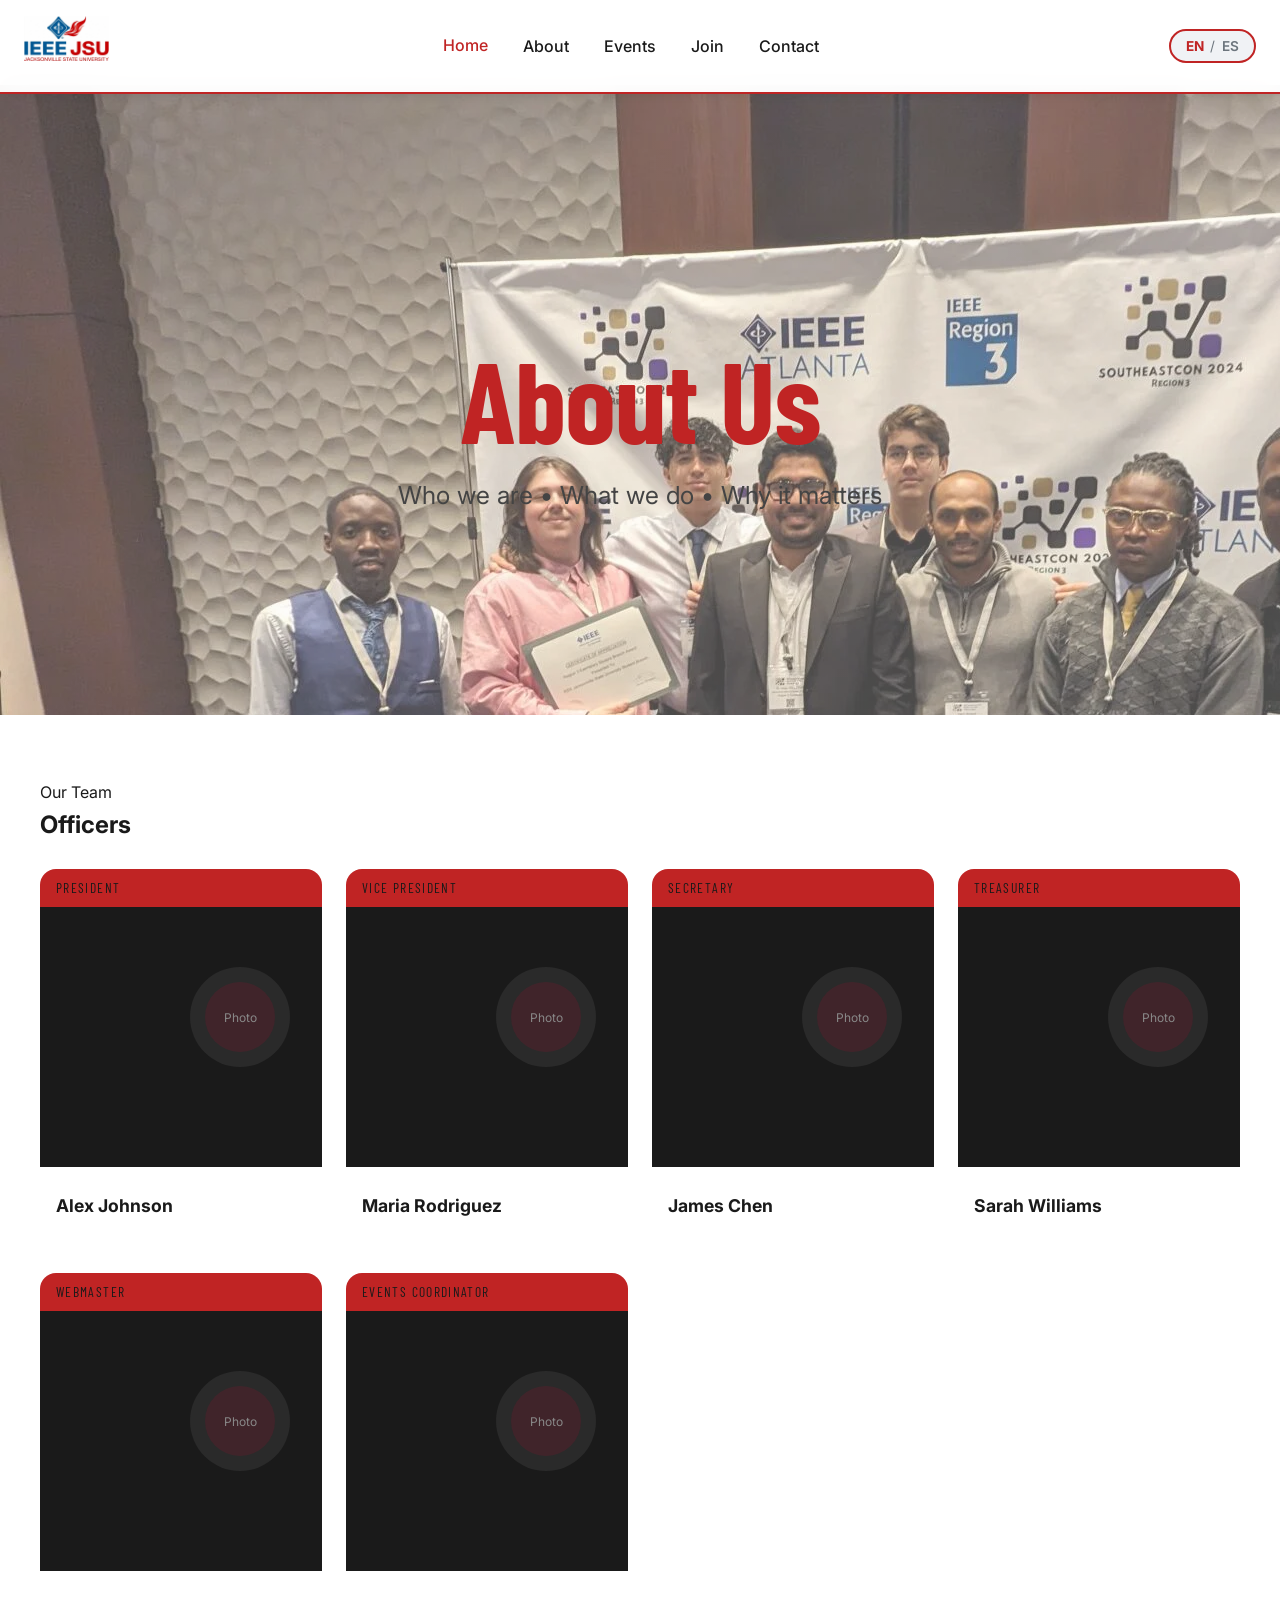
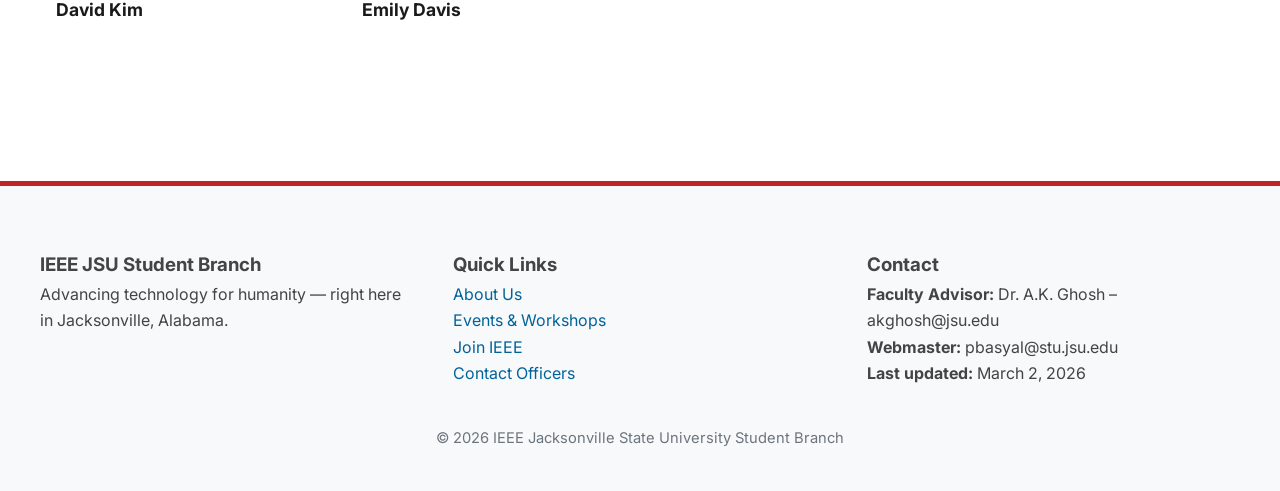
==== about.html @ 9c6552e0 "Rearranged Homepage, added sample logo, change accent color" ====
<!DOCTYPE html>
<html lang="en">
<head>
  <meta charset="UTF-8" />
  <meta name="viewport" content="width=device-width, initial-scale=1.0"/>
  <title>About – IEEE JSU Student Branch</title>
  <link rel="stylesheet" href="styles.css"/>
  <link rel="stylesheet" href="https://cdnjs.cloudflare.com/ajax/libs/font-awesome/6.5.1/css/all.min.css" integrity="sha512-DTOQO9RWCH3ppGqcWaEA1BIZOC6xxalwEsw9c2QQeAIftl+Vegovlnee1c9QX4TctnWMn13TZye+giMm8e2LwA==" crossorigin="anonymous" referrerpolicy="no-referrer" />
  <link href="https://fonts.googleapis.com/css2?family=Barlow+Condensed:wght@700&family=Inter:wght@400;500;600;700&display=swap" rel="stylesheet">
</head>
<body>

<!-- Same navbar as index.html -->
 <nav class="navbar">
  <div class="nav-container">
    <a href="index.html" class="brand">
      <span class="gamecock"><img height="45vh" src="assets/logo-nnn.png" alt=""></span>
    </a>

    <div class="menu-toggle"><i class="fas fa-bars"></i></div>

    <div class="nav-links">
      <a href="index.html" class="active" data-i18n="nav.home">Home</a>
      <a href="about.html" data-i18n="nav.about">About</a>
      <a href="events.html" data-i18n="nav.events">Events</a>
      <a href="members.html" data-i18n="nav.join">Join</a>
      <a href="contact.html" data-i18n="nav.contact">Contact</a>
    </div>

    <button class="lang-toggle" id="lang-toggle" aria-label="Toggle language">
      <span class="lang-option active" data-lang="en">EN</span>
      <span class="lang-divider">/</span>
      <span class="lang-option" data-lang="es">ES</span>
    </button>
  </div>
</nav>

<!-- Page header -->
<section class="page-header">
  <div class="page-header-banner"></div>
  <div class="hero-content">
    <h1 data-i18n="about.title">About Us</h1>
    <p class="subtitle" data-i18n="about.subtitle">Who we are • What we do • Why it matters</p>
  </div>
</section>

<main style="padding: var(--space-xl) var(--space-lg); max-width:1400px; margin:0 auto;">

  <!-- Leadership – flip cards example -->
<section id="officers" class="officers">
      <div class="container">
        <div class="section-header fade-up">
          <span class="section-label" data-i18n="about.teamLabel">Our Team</span>
          <h2 class="section-title" data-i18n="about.officers">Officers</h2>
        </div>
        <div class="officers__grid">

          <!-- Officer 1 â€” President -->
          <div class="officer-card stagger-child">
            <div class="officer-card__inner">
              <div class="officer-card__front">
                <div class="officer-card__position-bar">President</div>
                <svg width="400" height="260" viewBox="0 0 400 260" xmlns="http://www.w3.org/2000/svg" aria-label="Alex Johnson photo placeholder">
                  <rect width="400" height="260" fill="#1A1A1A"/>
                  <circle cx="200" cy="110" r="50" fill="#2a2a2a"/>
                  <circle cx="200" cy="110" r="35" fill="#75182C" opacity="0.3"/>
                  <text x="200" y="115" text-anchor="middle" font-family="Inter" font-size="12" fill="#888">Photo</text>
                </svg>
                <div class="officer-card__name-block">
                  <h4>Alex Johnson</h4>
                </div>
              </div>
              <div class="officer-card__back">
                <h4>Alex Johnson</h4>
                <p class="officer-card__role">President</p>
                <p class="officer-card__major">Electrical Engineering, Senior</p>
                <div class="officer-card__links">
                  <a href="mailto:ajohnson@jsu.edu" aria-label="Email"><i class="fas fa-envelope"></i></a>
                  <a href="https://www.linkedin.com/company/ieee-jsu" target="_blank" rel="noopener noreferrer" aria-label="LinkedIn"><i class="fab fa-linkedin"></i></a>
                </div>
              </div>
            </div>
          </div>

          <!-- Officer 2 â€” Vice President -->
          <div class="officer-card stagger-child">
            <div class="officer-card__inner">
              <div class="officer-card__front">
                <div class="officer-card__position-bar">Vice President</div>
                <svg width="400" height="260" viewBox="0 0 400 260" xmlns="http://www.w3.org/2000/svg" aria-label="Maria Rodriguez photo placeholder">
                  <rect width="400" height="260" fill="#1A1A1A"/>
                  <circle cx="200" cy="110" r="50" fill="#2a2a2a"/>
                  <circle cx="200" cy="110" r="35" fill="#75182C" opacity="0.3"/>
                  <text x="200" y="115" text-anchor="middle" font-family="Inter" font-size="12" fill="#888">Photo</text>
                </svg>
                <div class="officer-card__name-block">
                  <h4>Maria Rodriguez</h4>
                </div>
              </div>
              <div class="officer-card__back">
                <h4>Maria Rodriguez</h4>
                <p class="officer-card__role">Vice President</p>
                <p class="officer-card__major">Computer Science, Junior</p>
                <div class="officer-card__links">
                  <a href="mailto:mrodriguez@jsu.edu" aria-label="Email"><i class="fas fa-envelope"></i></a>
                  <a href="https://www.linkedin.com/company/ieee-jsu" target="_blank" rel="noopener noreferrer" aria-label="LinkedIn"><i class="fab fa-linkedin"></i></a>
                </div>
              </div>
            </div>
          </div>

          <!-- Officer 3 â€” Secretary -->
          <div class="officer-card stagger-child">
            <div class="officer-card__inner">
              <div class="officer-card__front">
                <div class="officer-card__position-bar">Secretary</div>
                <svg width="400" height="260" viewBox="0 0 400 260" xmlns="http://www.w3.org/2000/svg" aria-label="James Chen photo placeholder">
                  <rect width="400" height="260" fill="#1A1A1A"/>
                  <circle cx="200" cy="110" r="50" fill="#2a2a2a"/>
                  <circle cx="200" cy="110" r="35" fill="#75182C" opacity="0.3"/>
                  <text x="200" y="115" text-anchor="middle" font-family="Inter" font-size="12" fill="#888">Photo</text>
                </svg>
                <div class="officer-card__name-block">
                  <h4>James Chen</h4>
                </div>
              </div>
              <div class="officer-card__back">
                <h4>James Chen</h4>
                <p class="officer-card__role">Secretary</p>
                <p class="officer-card__major">Computer Engineering, Sophomore</p>
                <div class="officer-card__links">
                  <a href="mailto:jchen@jsu.edu" aria-label="Email"><i class="fas fa-envelope"></i></a>
                  <a href="https://www.linkedin.com/company/ieee-jsu" target="_blank" rel="noopener noreferrer" aria-label="LinkedIn"><i class="fab fa-linkedin"></i></a>
                </div>
              </div>
            </div>
          </div>

          <!-- Officer 4 â€” Treasurer -->
          <div class="officer-card stagger-child">
            <div class="officer-card__inner">
              <div class="officer-card__front">
                <div class="officer-card__position-bar">Treasurer</div>
                <svg width="400" height="260" viewBox="0 0 400 260" xmlns="http://www.w3.org/2000/svg" aria-label="Sarah Williams photo placeholder">
                  <rect width="400" height="260" fill="#1A1A1A"/>
                  <circle cx="200" cy="110" r="50" fill="#2a2a2a"/>
                  <circle cx="200" cy="110" r="35" fill="#75182C" opacity="0.3"/>
                  <text x="200" y="115" text-anchor="middle" font-family="Inter" font-size="12" fill="#888">Photo</text>
                </svg>
                <div class="officer-card__name-block">
                  <h4>Sarah Williams</h4>
                </div>
              </div>
              <div class="officer-card__back">
                <h4>Sarah Williams</h4>
                <p class="officer-card__role">Treasurer</p>
                <p class="officer-card__major">Electrical Engineering, Junior</p>
                <div class="officer-card__links">
                  <a href="mailto:swilliams@jsu.edu" aria-label="Email"><i class="fas fa-envelope"></i></a>
                  <a href="https://www.linkedin.com/company/ieee-jsu" target="_blank" rel="noopener noreferrer" aria-label="LinkedIn"><i class="fab fa-linkedin"></i></a>
                </div>
              </div>
            </div>
          </div>

          <!-- Officer 5 â€” Webmaster -->
          <div class="officer-card stagger-child">
            <div class="officer-card__inner">
              <div class="officer-card__front">
                <div class="officer-card__position-bar">Webmaster</div>
                <svg width="400" height="260" viewBox="0 0 400 260" xmlns="http://www.w3.org/2000/svg" aria-label="David Kim photo placeholder">
                  <rect width="400" height="260" fill="#1A1A1A"/>
                  <circle cx="200" cy="110" r="50" fill="#2a2a2a"/>
                  <circle cx="200" cy="110" r="35" fill="#75182C" opacity="0.3"/>
                  <text x="200" y="115" text-anchor="middle" font-family="Inter" font-size="12" fill="#888">Photo</text>
                </svg>
                <div class="officer-card__name-block">
                  <h4>David Kim</h4>
                </div>
              </div>
              <div class="officer-card__back">
                <h4>David Kim</h4>
                <p class="officer-card__role">Webmaster</p>
                <p class="officer-card__major">Software Engineering, Senior</p>
                <div class="officer-card__links">
                  <a href="mailto:dkim@jsu.edu" aria-label="Email"><i class="fas fa-envelope"></i></a>
                  <a href="https://www.linkedin.com/company/ieee-jsu" target="_blank" rel="noopener noreferrer" aria-label="LinkedIn"><i class="fab fa-linkedin"></i></a>
                </div>
              </div>
            </div>
          </div>

          <!-- Officer 6 â€” Events Coordinator -->
          <div class="officer-card stagger-child">
            <div class="officer-card__inner">
              <div class="officer-card__front">
                <div class="officer-card__position-bar">Events Coordinator</div>
                <svg width="400" height="260" viewBox="0 0 400 260" xmlns="http://www.w3.org/2000/svg" aria-label="Emily Davis photo placeholder">
                  <rect width="400" height="260" fill="#1A1A1A"/>
                  <circle cx="200" cy="110" r="50" fill="#2a2a2a"/>
                  <circle cx="200" cy="110" r="35" fill="#75182C" opacity="0.3"/>
                  <text x="200" y="115" text-anchor="middle" font-family="Inter" font-size="12" fill="#888">Photo</text>
                </svg>
                <div class="officer-card__name-block">
                  <h4>Emily Davis</h4>
                </div>
              </div>
              <div class="officer-card__back">
                <h4>Emily Davis</h4>
                <p class="officer-card__role">Events Coordinator</p>
                <p class="officer-card__major">Mechanical Engineering, Junior</p>
                <div class="officer-card__links">
                  <a href="mailto:edavis@jsu.edu" aria-label="Email"><i class="fas fa-envelope"></i></a>
                  <a href="https://www.linkedin.com/company/ieee-jsu" target="_blank" rel="noopener noreferrer" aria-label="LinkedIn"><i class="fab fa-linkedin"></i></a>
                </div>
              </div>
            </div>
          </div>

        </div>
      </div>
    </section>

</main>

<!-- Same footer as index.html -->
 <footer>
  <div class="footer-grid">
    <div>
      <h3 data-i18n="footer.branch">IEEE JSU Student Branch</h3>
      <p data-i18n="footer.tagline">Advancing technology for humanity — right here in Jacksonville, Alabama.</p>
    </div>

    <div>
      <h3 data-i18n="footer.links">Quick Links</h3>
      <ul style="list-style:none; padding:0;">
        <li><a href="about.html" data-i18n="footer.about">About Us</a></li>
        <li><a href="events.html" data-i18n="footer.events">Events & Workshops</a></li>
        <li><a href="members.html" data-i18n="footer.join">Join IEEE</a></li>
        <li><a href="contact.html" data-i18n="footer.contact">Contact Officers</a></li>
      </ul>
    </div>

    <div>
      <h3 data-i18n="footer.contactTitle">Contact</h3>
      <p><strong data-i18n="footer.advisor">Faculty Advisor:</strong> Dr. A.K. Ghosh – akghosh@jsu.edu</p>
      <p><strong data-i18n="footer.webmaster">Webmaster:</strong> pbasyal@stu.jsu.edu</p>
      <p><strong data-i18n="footer.updated">Last updated:</strong> March 2, 2026</p>
    </div>
  </div>

  <div class="last-updated" data-i18n="footer.copyright">
    © 2026 IEEE Jacksonville State University Student Branch
  </div>
</footer>

<script src="script.js"></script>
</body>
</html>
---- styles.css ----
:root {
  --jsu-maroon:     #c02424;    /* Before --- #751818 */
  --jsu-gold:       #C9A84C;
  --ieee-blue:      #00629B;
  --ieee-blue-dark: #004a75;

  /* Light theme */
  --bg-primary:     #ffffff;
  --bg-secondary:   #f8f9fa;
  --bg-surface:     #ffffff;
  --bg-raised:      #f0f2f5;

  /* Text */
  --text-primary:   #1a1a1a;
  --text-secondary: #444444;
  --text-muted:     #6c757d;
  --text-light:     #ffffff;

  /* Borders & shadows */
  --border-light:   #e0e0e0;
  --shadow-sm:      0 2px 8px rgba(0,0,0,0.08);
  --shadow-md:      0 6px 20px rgba(0,0,0,0.10);

  /* Spacing & radius */
  --radius-sm:      6px;
  --radius-md:      10px;
  --radius-lg:      16px;
  --transition:     240ms ease;

  --space-xs:       0.5rem;
  --space-sm:       1rem;
  --space-md:       1.5rem;
  --space-lg:       2.5rem;
  --space-xl:       4rem;
}

@import url('https://fonts.googleapis.com/css2?family=Barlow+Condensed:wght@600;700&family=Inter:wght@400;500;600;700&display=swap');

* {
  box-sizing: border-box;
  margin: 0;
  padding: 0;
}

html {
  scroll-behavior: smooth;
}

body {
  font-family: 'Inter', system-ui, -apple-system, sans-serif;
  background: var(--bg-primary);
  color: var(--text-primary);
  line-height: 1.65;
  min-height: 100vh;
  padding-top: 85px;
}

/* ────────────────────────────────────────────────
   Navbar
───────────────────────────────────────────────── */

.navbar {
  position: fixed;
  top: 0;
  left: 0;
  right: 0;
  z-index: 1000;
  background: rgba(255,255,255,0.96);
  backdrop-filter: blur(12px);
  border-bottom: 2px solid var(--jsu-maroon);
  box-shadow: var(--shadow-sm);
  transition: all var(--transition);
}

.navbar.scrolled {
  box-shadow: var(--shadow-md);
}

.nav-container {
  max-width: 1300px;
  margin: 0 auto;
  padding: var(--space-sm) var(--space-md);
  display: flex;
  justify-content: space-between;
  align-items: center;
}

.brand {
  display: flex;
  align-items: center;
  gap: var(--space-sm);
  text-decoration: none;
  color: var(--jsu-maroon);
  font-weight: 700;
  font-size: 1.6rem;
}

.brand .gamecock {
  font-size: 2.1rem;
}

.nav-links {
  display: flex;
  gap: 2.2rem;
}

.nav-links a {
  color: var(--text-primary);
  text-decoration: none;
  font-weight: 500;
  transition: color var(--transition), transform var(--transition);
}

.nav-links a:hover,
.nav-links a.active {
  color: var(--jsu-maroon);
  transform: translateY(-1px);
}

/* Mobile toggle */
.menu-toggle {
  display: none;
  font-size: 1.8rem;
  cursor: pointer;
  color: var(--jsu-maroon);
}

@media (max-width: 992px) {
  .nav-links {
    display: none;
    flex-direction: column;
    position: absolute;
    top: 100%;
    left: 0;
    right: 0;
    background: white;
    padding: var(--space-lg);
    box-shadow: var(--shadow-md);
  }
  .nav-links.active {
    display: flex;
  }
  .menu-toggle {
    display: block;
  }
}

/* ────────────────────────────────────────────────
   Announcement Banner
───────────────────────────────────────────────── */

.announcement-banner {
  background: linear-gradient(135deg, var(--jsu-maroon), #9a2440);
  color: white;
  padding: 0.7rem 0;
  text-align: center;
  font-weight: 500;
  position: relative;
  z-index: 999;
}

.announcement-text {
  transition: opacity 0.6s ease;
}

.banner-close {
  position: absolute;
  right: 1.2rem;
  top: 50%;
  transform: translateY(-50%);
  background: none;
  border: none;
  color: white;
  font-size: 1.4rem;
  cursor: pointer;
  opacity: 0.8;
}

.banner-close:hover { opacity: 1; }

.announcement-banner.hidden { display: none; }

/* ────────────────────────────────────────────────
   Hero / Page Header
───────────────────────────────────────────────── */


.hero,
.page-header {
  min-height: 70vh;
  background: linear-gradient(135deg, #f8f0e9 0%, #ffffff 100%);
  display: flex;
  padding-top: 100px;
  align-items: center;
  position: relative;
  overflow: hidden;
}

.hero::before,
.page-header::before {
  content: "";
  position: absolute;
  inset: 0;
  background: url("/assets/jsu-computer-science-students-win-awards-at-confer_198loHt.webp");
  opacity: 0.7;
}

.hero-content {
  position: relative;
  z-index: 2;
  text-align: center;
  max-width: 960px;
  margin: 0 auto;
  padding: var(--space-lg);
}

.hero h1,
.page-header h1 {
  font-family: 'Barlow Condensed', sans-serif;
  font-size: clamp(3.8rem, 9vw, 8.5rem);
  color: var(--jsu-maroon);
  margin-bottom: var(--space-md);
  line-height: 0.92;
  letter-spacing: -1px;
}

.hero .subtitle,
.page-header .subtitle {
  font-size: 1.55rem;
  max-width: 760px;
  margin: 0 auto var(--space-lg);
  color: var(--text-secondary);
}

/* ────────────────────────────────────────────────
   About Feature Section (dark)
───────────────────────────────────────────────── */

.about-feature {
  background: var(--jsu-maroon);
  color: #fff;
  padding: var(--space-xl) var(--space-lg);
}

.about-feature__inner {
  max-width: 1300px;
  margin: 0 auto;
  display: grid;
  grid-template-columns: 1fr 1fr;
  gap: var(--space-xl);
  align-items: center;
}

.about-feature__label {
  display: block;
  font-size: 0.85rem;
  font-weight: 700;
  letter-spacing: 0.15em;
  text-transform: uppercase;
  color: var(--jsu-gold);
  margin-bottom: var(--space-sm);
}

.about-feature__heading {
  font-family: 'Barlow Condensed', sans-serif;
  font-size: clamp(2.4rem, 5vw, 3.6rem);
  color: #fff;
  margin-bottom: var(--space-md);
  line-height: 1.1;
}

.about-feature__text p {
  font-size: 1.1rem;
  line-height: 1.75;
  margin-bottom: var(--space-md);
  color: rgba(255, 255, 255, 0.85);
}

.about-feature__image {
  border-radius: var(--radius-lg);
  overflow: hidden;
  border: 2px solid rgba(255, 255, 255, 0.2);
  box-shadow: 0 10px 40px rgba(0, 0, 0, 0.3);
}

.about-feature__image img {
  width: 100%;
  height: 100%;
  object-fit: cover;
  display: block;
}

@media (max-width: 768px) {
  .about-feature__inner {
    grid-template-columns: 1fr;
  }
  .about-feature__image {
    order: -1;
  }
}

/* ────────────────────────────────────────────────
   Cards
───────────────────────────────────────────────── */

.card-hover {
  background: white;
  border-radius: var(--radius-lg);
  overflow: hidden;
  box-shadow: var(--shadow-sm);
  transition: all 0.32s ease;
}

.card-hover:hover {
  transform: translateY(-10px);
  box-shadow: var(--shadow-md);
}

.card-flip {
  perspective: 1200px;
  height: 420px;
}

.card-flip-inner {
  position: relative;
  width: 100%;
  height: 100%;
  transition: transform 0.8s cubic-bezier(0.4,0,0.2,1);
  transform-style: preserve-3d;
}

.card-flip:hover .card-flip-inner {
  transform: rotateY(180deg);
}

.card-face {
  position: absolute;
  inset: 0;
  backface-visibility: hidden;
  border-radius: var(--radius-lg);
  overflow: hidden;
}

.card-back {
  transform: rotateY(180deg);
  background: white;
  display: flex;
  flex-direction: column;
  justify-content: center;
  padding: var(--space-lg);
  text-align: center;
  border: 1px solid var(--border-light);
}

/* ────────────────────────────────────────────────
   Buttons
───────────────────────────────────────────────── */

.btn {
  display: inline-flex;
  align-items: center;
  gap: var(--space-sm);
  padding: 0.95rem 2rem;
  border-radius: var(--radius-md);
  font-weight: 600;
  text-decoration: none;
  transition: all var(--transition);
  cursor: pointer;
  border: none;
}

.btn-primary {
  background: var(--jsu-maroon);
  color: white;
}

.btn-primary:hover {
  background: #5c1323;
  transform: translateY(-2px);
}

.btn-outline {
  border: 2px solid var(--jsu-maroon);
  color: var(--jsu-maroon);
  background: transparent;
}

.btn-outline:hover {
  background: var(--jsu-maroon);
  color: white;
}

.btn-gold {
  background: var(--jsu-gold);
  color: #1a1a1a;
}

.btn-gold:hover {
  background: #b38e3a;
}

/* ────────────────────────────────────────────────
   Quick Stats Section
───────────────────────────────────────────────── */

.stats-section .stat-item {
  padding: 1.5rem;
}

.stat-number {
  font-family: 'Barlow Condensed', sans-serif;
  font-size: 4.5rem;
  font-weight: 700;
  color: var(--jsu-maroon);
  line-height: 1;
  margin-bottom: 0.5rem;
  opacity: 0;
  transform: translateY(20px);
  transition: all 0.8s ease;
}

.stat-item.visible .stat-number {
  opacity: 1;
  transform: translateY(0);
}

.stat-label {
  font-size: 1.15rem;
  color: var(--text-secondary);
  margin: 0;
}

/* ────────────────────────────────────────────────
   Footer
───────────────────────────────────────────────── */

footer {
  background: #f8f9fa;
  border-top: 5px solid var(--jsu-maroon);
  padding: var(--space-xl) var(--space-lg) var(--space-lg);
  margin-top: var(--space-xl);
  color: var(--text-secondary);
}

.footer-grid {
  display: grid;
  grid-template-columns: repeat(auto-fit, minmax(260px, 1fr));
  gap: var(--space-lg);
  max-width: 1400px;
  margin: 0 auto;
}

footer a {
  color: var(--ieee-blue);
  text-decoration: none;
}

footer a:hover {
  color: var(--jsu-maroon);
  text-decoration: underline;
}

.last-updated {
  text-align: center;
  margin-top: var(--space-lg);
  color: var(--text-muted);
  font-size: 0.92rem;
}

/* ── Officers Section (Flip Cards) ─────────────────────────── */
.officers { background: var(--surface); }

.officers__grid {
  display: grid;
  grid-template-columns: repeat(auto-fill, minmax(240px, 1fr));
  gap: var(--space-md);
  margin-top: var(--space-md);
}

.officer-card { perspective: 1000px; height: 380px; cursor: pointer; }

.officer-card__inner {
  position: relative;
  width: 100%; height: 100%;
  transform-style: preserve-3d;
  transition: transform 0.6s cubic-bezier(0.4, 0, 0.2, 1);
}

.officer-card:hover .officer-card__inner,
.officer-card:focus-within .officer-card__inner,
.officer-card.flipped .officer-card__inner {
  transform: rotateY(180deg);
}

.officer-card__front,
.officer-card__back {
  position: absolute;
  inset: 0;
  backface-visibility: hidden;
  border-radius: var(--radius-lg);
  overflow: hidden;
}

.officer-card__front {
  background: var(--surface-raised);
  border: 1px solid var(--surface-border);
}

.officer-card__position-bar {
  background: var(--jsu-maroon);
  color: var(--jsu-white);
  font-family: 'Barlow Condensed', sans-serif;
  font-size: 0.85rem;
  letter-spacing: 0.1em;
  text-transform: uppercase;
  padding: 0.5rem var(--space-sm);
}

.officer-card__front img {
  width: 100%;
  height: 260px;
  object-fit: cover;
  border-radius: 0;
}

.officer-card__name-block {
  padding: var(--space-sm);
}

.officer-card__name-block h4 {
  font-size: 1.1rem;
  color: var(--text-primary);
}

.officer-card__back {
  background: var(--jsu-maroon);
  transform: rotateY(180deg);
  display: flex;
  flex-direction: column;
  align-items: center;
  justify-content: center;
  gap: var(--space-xs);
  padding: var(--space-md);
  text-align: center;
}

.officer-card__back h4 { color: var(--jsu-white); font-size: 1.3rem; }
.officer-card__role { color: var(--jsu-gold); font-weight: 600; }
.officer-card__major { color: rgba(255, 255, 255, 0.7); font-size: 0.9rem; }

.officer-card__links {
  display: flex;
  gap: var(--space-sm);
  margin-top: var(--space-sm);
}

.officer-card__links a {
  color: var(--jsu-white);
  font-size: 1.4rem;
  transition: color var(--transition-base);
}

.officer-card__links a:hover { color: var(--jsu-gold); }


/* ────────────────────────────────────────────────
   Responsive adjustments
───────────────────────────────────────────────── */

@media (max-width: 992px) {
  .hero h1 { font-size: 5rem; }
  .hero .subtitle { font-size: 1.4rem; }
}

@media (max-width: 768px) {
  .hero-banner, .page-header-banner { min-height: 60vh; }
  .hero h1 { font-size: 4.2rem; }
  .nav-container { padding: var(--space-sm); }
}

/* ────────────────────────────────────────────────
   Language Toggle
───────────────────────────────────────────────── */

.lang-toggle {
  display: flex;
  align-items: center;
  gap: 0.15rem;
  background: var(--bg-raised);
  border: 2px solid var(--jsu-maroon);
  border-radius: 50px;
  padding: 0.35rem 0.7rem;
  cursor: pointer;
  font-family: 'Inter', sans-serif;
  font-size: 0.85rem;
  font-weight: 600;
  transition: all var(--transition);
  flex-shrink: 0;
  margin-left: 1rem;
}

.lang-toggle:hover {
  background: var(--jsu-maroon);
}

.lang-toggle:hover .lang-option,
.lang-toggle:hover .lang-divider {
  color: white;
}

.lang-option {
  color: var(--text-muted);
  transition: color var(--transition);
  padding: 0.1rem 0.25rem;
  border-radius: 3px;
}

.lang-option.active {
  color: var(--jsu-maroon);
  font-weight: 700;
}

.lang-toggle:hover .lang-option.active {
  color: var(--jsu-gold);
}

.lang-divider {
  color: var(--text-muted);
  font-weight: 400;
  user-select: none;
}

@media (max-width: 992px) {
  .lang-toggle {
    position: absolute;
    right: 3.5rem;
    top: 50%;
    transform: translateY(-50%);
  }
}
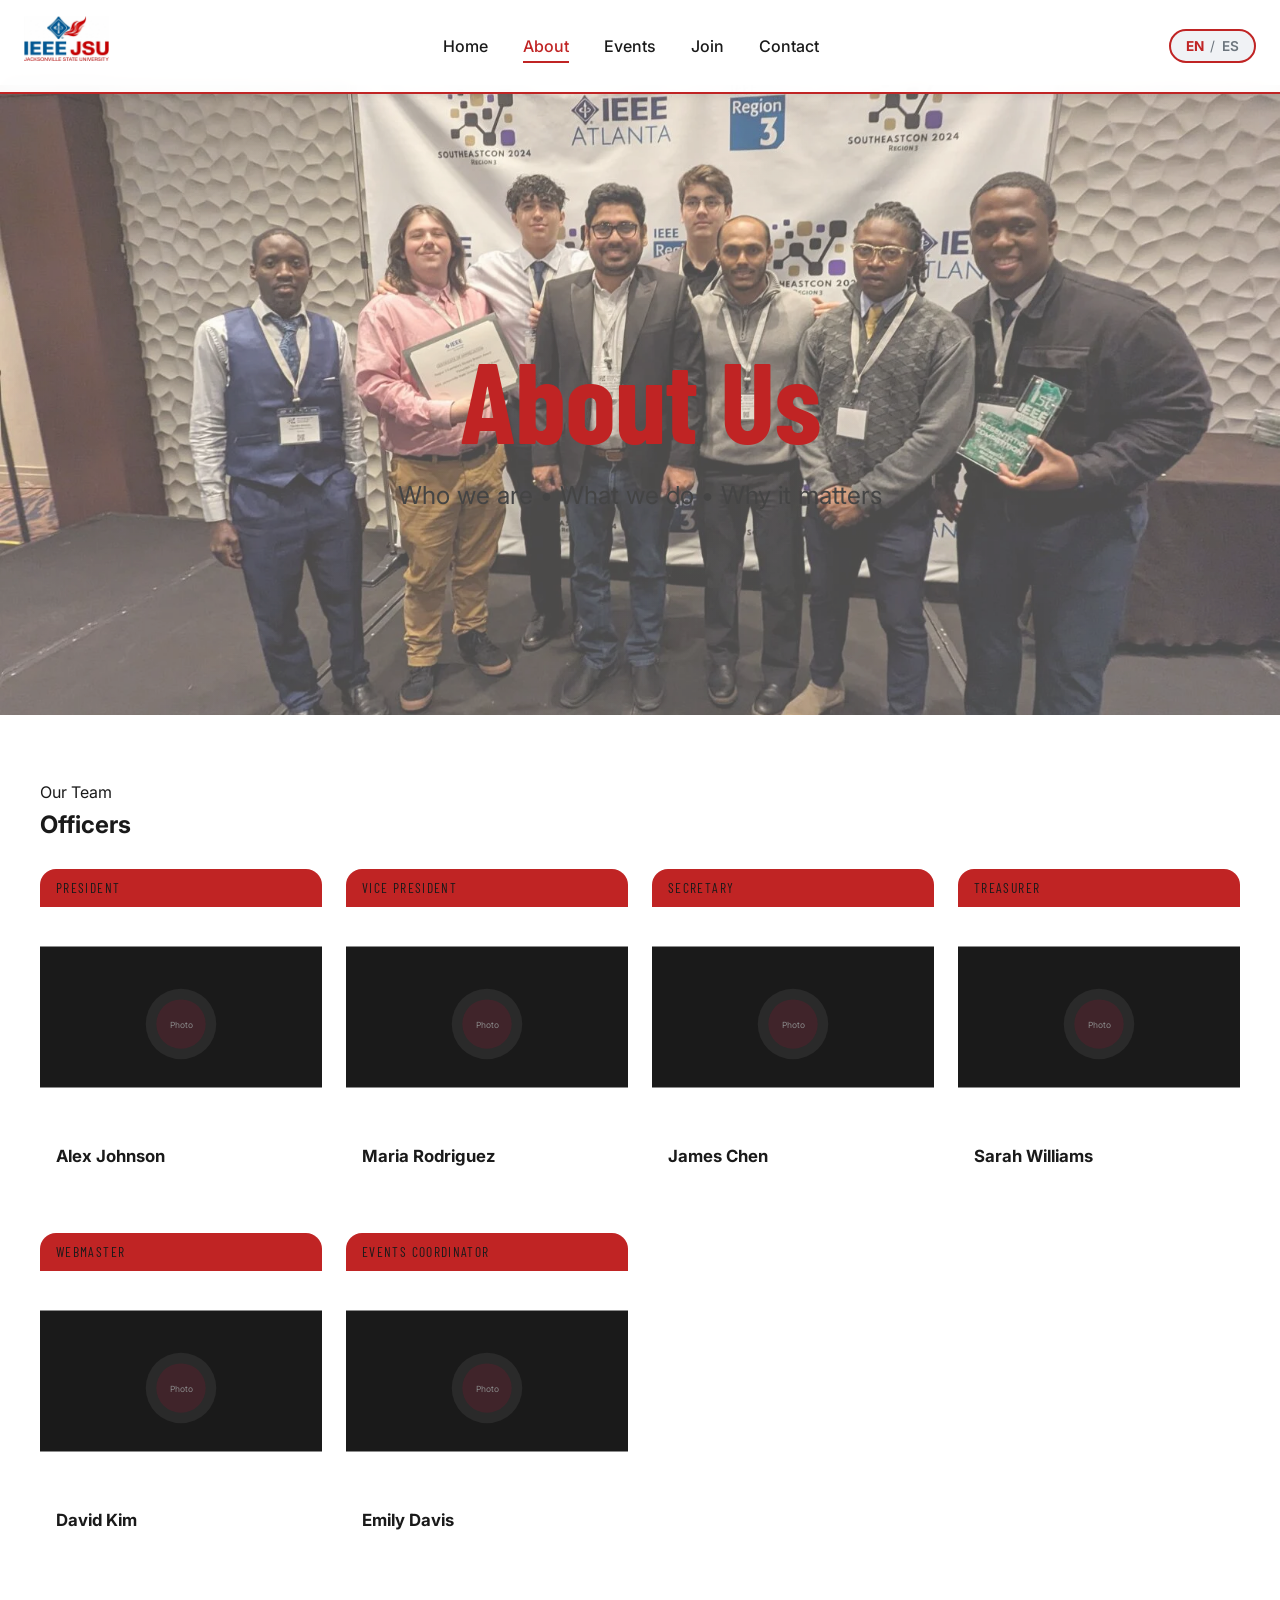
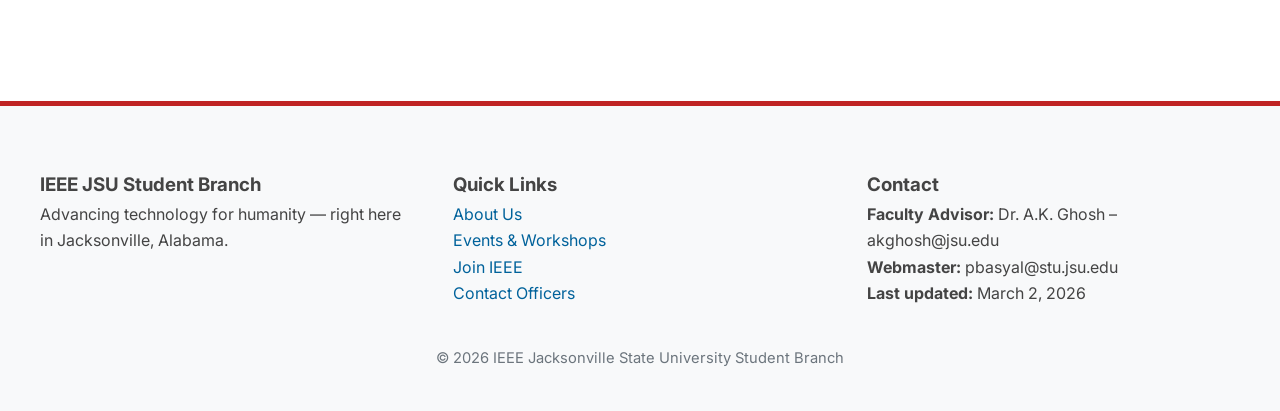
==== commit 84528ea7: "added the animations" ====
--- a/about.html
+++ b/about.html
@@ -17,11 +17,13 @@
       <span class="gamecock"><img height="45vh" src="assets/logo-nnn.png" alt=""></span>
     </a>
 
-    <div class="menu-toggle"><i class="fas fa-bars"></i></div>
+    <button class="hamburger" aria-label="Toggle menu">
+      <span></span><span></span><span></span>
+    </button>
 
     <div class="nav-links">
-      <a href="index.html" class="active" data-i18n="nav.home">Home</a>
-      <a href="about.html" data-i18n="nav.about">About</a>
+      <a href="index.html" data-i18n="nav.home">Home</a>
+      <a href="about.html" class="active" data-i18n="nav.about">About</a>
       <a href="events.html" data-i18n="nav.events">Events</a>
       <a href="members.html" data-i18n="nav.join">Join</a>
       <a href="contact.html" data-i18n="nav.contact">Contact</a>
@@ -38,13 +40,13 @@
 <!-- Page header -->
 <section class="page-header">
   <div class="page-header-banner"></div>
-  <div class="hero-content">
+  <div class="hero-content fade-up">
     <h1 data-i18n="about.title">About Us</h1>
     <p class="subtitle" data-i18n="about.subtitle">Who we are • What we do • Why it matters</p>
   </div>
 </section>
 
-<main style="padding: var(--space-xl) var(--space-lg); max-width:1400px; margin:0 auto;">
+<main class="about-main">
 
   <!-- Leadership – flip cards example -->
 <section id="officers" class="officers">
@@ -53,15 +55,15 @@
           <span class="section-label" data-i18n="about.teamLabel">Our Team</span>
           <h2 class="section-title" data-i18n="about.officers">Officers</h2>
         </div>
-        <div class="officers__grid">
+        <div class="officers__grid stagger-parent">
 
           <!-- Officer 1 â€” President -->
           <div class="officer-card stagger-child">
             <div class="officer-card__inner">
               <div class="officer-card__front">
                 <div class="officer-card__position-bar">President</div>
-                <svg width="400" height="260" viewBox="0 0 400 260" xmlns="http://www.w3.org/2000/svg" aria-label="Alex Johnson photo placeholder">
-                  <rect width="400" height="260" fill="#1A1A1A"/>
+                <svg width="400" height="200" viewBox="0 0 400 200" xmlns="http://www.w3.org/2000/svg" aria-label="Alex Johnson photo placeholder">
+                  <rect width="400" height="200" fill="#1A1A1A"/>
                   <circle cx="200" cy="110" r="50" fill="#2a2a2a"/>
                   <circle cx="200" cy="110" r="35" fill="#75182C" opacity="0.3"/>
                   <text x="200" y="115" text-anchor="middle" font-family="Inter" font-size="12" fill="#888">Photo</text>
@@ -87,8 +89,8 @@
             <div class="officer-card__inner">
               <div class="officer-card__front">
                 <div class="officer-card__position-bar">Vice President</div>
-                <svg width="400" height="260" viewBox="0 0 400 260" xmlns="http://www.w3.org/2000/svg" aria-label="Maria Rodriguez photo placeholder">
-                  <rect width="400" height="260" fill="#1A1A1A"/>
+                <svg width="400" height="200" viewBox="0 0 400 200" xmlns="http://www.w3.org/2000/svg" aria-label="Maria Rodriguez photo placeholder">
+                  <rect width="400" height="200" fill="#1A1A1A"/>
                   <circle cx="200" cy="110" r="50" fill="#2a2a2a"/>
                   <circle cx="200" cy="110" r="35" fill="#75182C" opacity="0.3"/>
                   <text x="200" y="115" text-anchor="middle" font-family="Inter" font-size="12" fill="#888">Photo</text>
@@ -114,8 +116,8 @@
             <div class="officer-card__inner">
               <div class="officer-card__front">
                 <div class="officer-card__position-bar">Secretary</div>
-                <svg width="400" height="260" viewBox="0 0 400 260" xmlns="http://www.w3.org/2000/svg" aria-label="James Chen photo placeholder">
-                  <rect width="400" height="260" fill="#1A1A1A"/>
+                <svg width="400" height="200" viewBox="0 0 400 200" xmlns="http://www.w3.org/2000/svg" aria-label="James Chen photo placeholder">
+                  <rect width="400" height="200" fill="#1A1A1A"/>
                   <circle cx="200" cy="110" r="50" fill="#2a2a2a"/>
                   <circle cx="200" cy="110" r="35" fill="#75182C" opacity="0.3"/>
                   <text x="200" y="115" text-anchor="middle" font-family="Inter" font-size="12" fill="#888">Photo</text>
@@ -141,8 +143,8 @@
             <div class="officer-card__inner">
               <div class="officer-card__front">
                 <div class="officer-card__position-bar">Treasurer</div>
-                <svg width="400" height="260" viewBox="0 0 400 260" xmlns="http://www.w3.org/2000/svg" aria-label="Sarah Williams photo placeholder">
-                  <rect width="400" height="260" fill="#1A1A1A"/>
+                <svg width="400" height="200" viewBox="0 0 400 200" xmlns="http://www.w3.org/2000/svg" aria-label="Sarah Williams photo placeholder">
+                  <rect width="400" height="200" fill="#1A1A1A"/>
                   <circle cx="200" cy="110" r="50" fill="#2a2a2a"/>
                   <circle cx="200" cy="110" r="35" fill="#75182C" opacity="0.3"/>
                   <text x="200" y="115" text-anchor="middle" font-family="Inter" font-size="12" fill="#888">Photo</text>
@@ -168,8 +170,8 @@
             <div class="officer-card__inner">
               <div class="officer-card__front">
                 <div class="officer-card__position-bar">Webmaster</div>
-                <svg width="400" height="260" viewBox="0 0 400 260" xmlns="http://www.w3.org/2000/svg" aria-label="David Kim photo placeholder">
-                  <rect width="400" height="260" fill="#1A1A1A"/>
+                <svg width="400" height="200" viewBox="0 0 400 200" xmlns="http://www.w3.org/2000/svg" aria-label="David Kim photo placeholder">
+                  <rect width="400" height="200" fill="#1A1A1A"/>
                   <circle cx="200" cy="110" r="50" fill="#2a2a2a"/>
                   <circle cx="200" cy="110" r="35" fill="#75182C" opacity="0.3"/>
                   <text x="200" y="115" text-anchor="middle" font-family="Inter" font-size="12" fill="#888">Photo</text>
@@ -195,8 +197,8 @@
             <div class="officer-card__inner">
               <div class="officer-card__front">
                 <div class="officer-card__position-bar">Events Coordinator</div>
-                <svg width="400" height="260" viewBox="0 0 400 260" xmlns="http://www.w3.org/2000/svg" aria-label="Emily Davis photo placeholder">
-                  <rect width="400" height="260" fill="#1A1A1A"/>
+                <svg width="400" height="200" viewBox="0 0 400 200" xmlns="http://www.w3.org/2000/svg" aria-label="Emily Davis photo placeholder">
+                  <rect width="400" height="200" fill="#1A1A1A"/>
                   <circle cx="200" cy="110" r="50" fill="#2a2a2a"/>
                   <circle cx="200" cy="110" r="35" fill="#75182C" opacity="0.3"/>
                   <text x="200" y="115" text-anchor="middle" font-family="Inter" font-size="12" fill="#888">Photo</text>
--- a/styles.css
+++ b/styles.css
@@ -21,12 +21,18 @@
   --border-light:   #e0e0e0;
   --shadow-sm:      0 2px 8px rgba(0,0,0,0.08);
   --shadow-md:      0 6px 20px rgba(0,0,0,0.10);
+  --shadow-maroon:  0 0 20px rgba(117,24,44,0.4);
 
   /* Spacing & radius */
   --radius-sm:      6px;
   --radius-md:      10px;
   --radius-lg:      16px;
-  --transition:     240ms ease;
+
+  /* Animation tokens */
+  --transition-fast: 150ms ease;
+  --transition-base: 280ms ease;
+  --transition-slow: 500ms ease;
+  --transition:      240ms ease;
 
   --space-xs:       0.5rem;
   --space-sm:       1rem;
@@ -45,6 +51,7 @@
 
 html {
   scroll-behavior: smooth;
+  overflow-x: hidden;
 }
 
 body {
@@ -54,6 +61,8 @@
   line-height: 1.65;
   min-height: 100vh;
   padding-top: 85px;
+  overflow-x: hidden;
+  width: 100%;
 }
 
 /* ────────────────────────────────────────────────
@@ -115,34 +124,59 @@
 .nav-links a:hover,
 .nav-links a.active {
   color: var(--jsu-maroon);
-  transform: translateY(-1px);
 }
 
 /* Mobile toggle */
-.menu-toggle {
+.hamburger {
   display: none;
-  font-size: 1.8rem;
+  flex-direction: column;
+  gap: 5px;
   cursor: pointer;
-  color: var(--jsu-maroon);
+  background: none;
+  border: none;
+  padding: 0.5rem;
+  z-index: 1001;
 }
 
 @media (max-width: 992px) {
   .nav-links {
-    display: none;
     flex-direction: column;
     position: absolute;
     top: 100%;
     left: 0;
     right: 0;
     background: white;
-    padding: var(--space-lg);
+    padding: 0 var(--space-md);
     box-shadow: var(--shadow-md);
+    gap: 0;
+    z-index: 999;
+    max-height: 0;
+    overflow: hidden;
+    opacity: 0;
+    transition: max-height 0.35s ease, opacity 0.25s ease, padding 0.35s ease;
+    display: flex;
+  }
+  .nav-links a {
+    padding: 0.75rem 0;
+    border-bottom: 1px solid var(--border-light);
+    font-size: 1.05rem;
+  }
+  .nav-links a:last-child {
+    border-bottom: none;
   }
   .nav-links.active {
+    max-height: 400px;
+    opacity: 1;
+    padding: var(--space-lg) var(--space-md);
+  }
+  .hamburger {
     display: flex;
-  }
-  .menu-toggle {
-    display: block;
+    order: 3;
+  }
+  .lang-toggle {
+    order: 2;
+    margin-left: auto;
+    margin-right: 0.75rem;
   }
 }
 
@@ -195,6 +229,8 @@
   align-items: center;
   position: relative;
   overflow: hidden;
+  width: 100%;
+  max-width: 100vw;
 }
 
 .hero::before,
@@ -202,7 +238,7 @@
   content: "";
   position: absolute;
   inset: 0;
-  background: url("/assets/jsu-computer-science-students-win-awards-at-confer_198loHt.webp");
+  background: url("/assets/jsu-computer-science-students-win-awards-at-confer_198loHt.webp") center / cover no-repeat;
   opacity: 0.7;
 }
 
@@ -234,6 +270,209 @@
 }
 
 /* ────────────────────────────────────────────────
+   Hero Buttons
+───────────────────────────────────────────────── */
+
+.hero-buttons {
+  margin-top: var(--space-lg);
+  display: flex;
+  gap: var(--space-md);
+  justify-content: center;
+  flex-wrap: wrap;
+}
+
+@media (max-width: 480px) {
+  .hero-buttons {
+    flex-direction: column;
+    align-items: center;
+  }
+  .hero-buttons .btn {
+    width: 100%;
+    max-width: 280px;
+    text-align: center;
+  }
+}
+
+/* ────────────────────────────────────────────────
+   Stats Grid
+───────────────────────────────────────────────── */
+
+.stats-section {
+  padding: 5rem var(--space-lg);
+  background: #f8f9fa;
+  text-align: center;
+}
+
+.stats-grid {
+  max-width: 1200px;
+  margin: 0 auto;
+  display: grid;
+  grid-template-columns: repeat(auto-fit, minmax(180px, 1fr));
+  gap: 2.5rem;
+}
+
+@media (max-width: 480px) {
+  .stats-section { padding: 2rem var(--space-sm); }
+  .stats-grid { 
+    grid-template-columns: repeat(2, 1fr); 
+    gap: 1.2rem;
+  }
+}
+
+/* ────────────────────────────────────────────────
+   Calendar Section
+───────────────────────────────────────────────── */
+
+.calendar-section {
+  margin-top: var(--space-xl);
+  text-align: center;
+  padding: 0 var(--space-md);
+}
+
+.calendar-section h1 {
+  font-size: clamp(1.4rem, 4vw, 2.5rem);
+}
+
+.calendar-iframe {
+  border: 0;
+  width: 90%;
+  height: 70vh;
+  border-radius: var(--radius-lg);
+}
+
+.calendar-note {
+  margin-top: 1rem;
+  color: var(--text-muted);
+  font-size: 0.95rem;
+}
+
+@media (max-width: 768px) {
+  .calendar-iframe { width: 100%; height: 50vh; }
+  .calendar-section { padding: 0 var(--space-xs); }
+}
+
+/* ────────────────────────────────────────────────
+   CTA Section
+───────────────────────────────────────────────── */
+
+.cta-section {
+  padding: var(--space-xl) var(--space-md);
+  text-align: center;
+  background: #fff;
+}
+
+.cta-section h2 {
+  font-size: clamp(1.6rem, 5vw, 3rem);
+  margin-bottom: var(--space-md);
+}
+
+.cta-btn {
+  font-size: clamp(1rem, 2.5vw, 1.4rem);
+  padding: 1.2rem 2.8rem;
+}
+
+@media (max-width: 480px) {
+  .cta-btn { 
+    padding: 1rem 2rem; 
+    width: 100%;
+    max-width: 300px;
+  }
+}
+
+/* ────────────────────────────────────────────────
+   Members Page
+───────────────────────────────────────────────── */
+
+.members-main {
+  padding: var(--space-xl) var(--space-lg);
+  max-width: 1200px;
+  margin: 0 auto;
+}
+
+.members-why-section {
+  margin-bottom: var(--space-xl);
+}
+
+.members-why-section h2 {
+  text-align: center;
+  margin-bottom: var(--space-lg);
+}
+
+.members-cards-grid {
+  display: grid;
+  grid-template-columns: repeat(auto-fit, minmax(260px, 1fr));
+  gap: var(--space-lg);
+}
+
+.members-benefit-card {
+  background: var(--bg-raised);
+  padding: var(--space-lg);
+  border-radius: var(--radius-lg);
+  text-align: center;
+}
+
+.members-benefit-card i {
+  color: var(--jsu-gold);
+  margin-bottom: 1rem;
+}
+
+.members-how-section {
+  text-align: center;
+  margin: var(--space-xl) 0;
+}
+
+.members-steps {
+  max-width: 700px;
+  margin: var(--space-lg) auto;
+  text-align: left;
+  font-size: 1.15rem;
+  line-height: 2;
+}
+
+.members-steps a {
+  color: var(--jsu-gold);
+}
+
+.members-join-btn {
+  font-size: clamp(1rem, 2.5vw, 1.4rem);
+  padding: 1.2rem 3rem;
+  margin-top: 2rem;
+  display: inline-block;
+}
+
+@media (max-width: 768px) {
+  .members-main { padding: var(--space-lg) var(--space-sm); }
+  .members-cards-grid { grid-template-columns: 1fr; }
+  .members-steps { font-size: 1rem; padding: 0 var(--space-sm); }
+  .members-join-btn { 
+    width: 100%; 
+    max-width: 300px; 
+    padding: 1rem 2rem; 
+  }
+}
+
+/* ────────────────────────────────────────────────
+   Contact Page
+───────────────────────────────────────────────── */
+
+.contact-main {
+  padding: var(--space-xl) var(--space-lg);
+  max-width: 1100px;
+  margin: 0 auto;
+}
+
+.about-main {
+  padding: var(--space-xl) var(--space-lg);
+  max-width: 1400px;
+  margin: 0 auto;
+}
+
+@media (max-width: 768px) {
+  .contact-main { padding: var(--space-lg) var(--space-sm); }
+  .about-main { padding: var(--space-lg) var(--space-sm); }
+}
+
+/* ────────────────────────────────────────────────
    About Feature Section (dark)
 ───────────────────────────────────────────────── */
 
@@ -297,6 +536,245 @@
   }
   .about-feature__image {
     order: -1;
+  }
+}
+
+/* ────────────────────────────────────────────────
+   Contact Page Grid
+───────────────────────────────────────────────── */
+
+.contact-grid {
+  display: grid;
+  grid-template-columns: 1fr 1fr;
+  gap: var(--space-xl);
+}
+
+.contact-grid input,
+.contact-grid textarea {
+  padding: 1rem;
+  border-radius: var(--radius-md);
+  border: 1px solid var(--border-light);
+  background: var(--bg-raised);
+  color: var(--text-primary);
+  font-size: 1rem;
+  font-family: inherit;
+  width: 100%;
+}
+
+.contact-grid input:focus,
+.contact-grid textarea:focus {
+  outline: none;
+  border-color: var(--jsu-maroon);
+  box-shadow: 0 0 0 3px rgba(192, 36, 36, 0.1);
+}
+
+.contact-grid textarea {
+  resize: vertical;
+}
+
+@media (max-width: 768px) {
+  .contact-grid {
+    grid-template-columns: 1fr;
+    gap: var(--space-lg);
+  }
+}
+
+/* ────────────────────────────────────────────────
+   Events Page – White / Red / Gold
+───────────────────────────────────────────────── */
+
+.ev-section {
+  background: #ffffff;
+  padding: var(--space-xl) var(--space-lg) var(--space-xl);
+  min-height: 60vh;
+}
+
+.ev-container {
+  max-width: 1200px;
+  margin: 0 auto;
+}
+
+.ev-label {
+  display: block;
+  font-size: 0.85rem;
+  font-weight: 600;
+  letter-spacing: 0.15em;
+  color: var(--jsu-gold);
+  margin-bottom: 0.5rem;
+}
+
+.ev-heading {
+  font-family: 'Barlow Condensed', sans-serif;
+  font-size: clamp(2.5rem, 5vw, 3.5rem);
+  color: var(--jsu-maroon);
+  font-style: italic;
+  margin-bottom: var(--space-lg);
+}
+
+/* Tabs */
+.ev-tabs {
+  display: flex;
+  gap: 0.5rem;
+  margin-bottom: var(--space-xl);
+  flex-wrap: wrap;
+}
+
+.ev-tab {
+  background: transparent;
+  border: 2px solid transparent;
+  color: var(--text-muted);
+  font-family: 'Inter', sans-serif;
+  font-size: 0.9rem;
+  font-weight: 600;
+  letter-spacing: 0.08em;
+  padding: 0.6rem 1.8rem;
+  border-radius: 30px;
+  cursor: pointer;
+  transition: all var(--transition);
+}
+
+.ev-tab:hover {
+  color: var(--jsu-maroon);
+}
+
+.ev-tab.active {
+  background: var(--jsu-maroon);
+  border-color: var(--jsu-maroon);
+  color: #fff;
+}
+
+/* Tab content */
+.ev-tab-content {
+  display: none;
+}
+
+.ev-tab-content.active {
+  display: block;
+}
+
+/* Cards grid */
+.ev-grid {
+  display: grid;
+  grid-template-columns: repeat(auto-fit, minmax(300px, 1fr));
+  gap: var(--space-lg);
+}
+
+/* Individual card */
+.ev-card {
+  display: flex;
+  flex-direction: column;
+  background: #fff;
+  border-radius: var(--radius-lg);
+  box-shadow: var(--shadow-sm);
+  overflow: hidden;
+  transition: transform 0.3s ease, box-shadow 0.3s ease;
+}
+
+.ev-card:hover {
+  transform: translateY(-6px);
+  box-shadow: var(--shadow-md);
+}
+
+.ev-card__preview {
+  background: linear-gradient(135deg, var(--jsu-maroon), #9a2035);
+  border-radius: var(--radius-lg) var(--radius-lg) 0 0;
+  padding: 1.5rem;
+  position: relative;
+  min-height: 160px;
+  display: flex;
+  flex-direction: column;
+  justify-content: flex-end;
+}
+
+/* Date badge */
+.ev-date-badge {
+  position: absolute;
+  top: 1rem;
+  left: 1rem;
+  background: rgba(255,255,255,0.15);
+  border: 2px solid var(--jsu-gold);
+  border-radius: var(--radius-sm);
+  padding: 0.35rem 0.6rem;
+  text-align: center;
+  line-height: 1;
+}
+
+.ev-month {
+  display: block;
+  font-size: 0.65rem;
+  font-weight: 700;
+  letter-spacing: 0.1em;
+  color: var(--jsu-gold);
+}
+
+.ev-day {
+  display: block;
+  font-size: 1.4rem;
+  font-weight: 700;
+  color: #fff;
+  margin-top: 2px;
+}
+
+.ev-card__title {
+  font-family: 'Barlow Condensed', sans-serif;
+  font-size: 1.25rem;
+  color: var(--jsu-gold);
+  font-weight: 600;
+  margin-bottom: 0.25rem;
+}
+
+.ev-card__location {
+  font-size: 0.88rem;
+  color: rgba(255,255,255,0.75);
+}
+
+/* Details below preview */
+.ev-card__details {
+  padding: 1.25rem 1.5rem;
+}
+
+.ev-card__details h3 {
+  font-size: 1.15rem;
+  color: var(--text-primary);
+  margin-bottom: 0.4rem;
+}
+
+.ev-card__place {
+  font-size: 0.9rem;
+  color: var(--jsu-gold);
+  margin-bottom: 0.75rem;
+}
+
+.ev-card__place i {
+  margin-right: 0.35rem;
+}
+
+.ev-card__desc {
+  font-size: 0.95rem;
+  color: var(--text-secondary);
+  line-height: 1.6;
+  margin-bottom: 1.25rem;
+}
+
+.ev-btn {
+  font-size: 0.85rem;
+  font-weight: 700;
+  letter-spacing: 0.08em;
+  padding: 0.75rem 1.6rem;
+}
+
+@media (max-width: 768px) {
+  .ev-grid {
+    grid-template-columns: 1fr;
+  }
+  .ev-tabs {
+    justify-content: center;
+  }
+  .ev-section {
+    padding: var(--space-lg) var(--space-sm);
+  }
+  .ev-heading {
+    font-size: 2rem;
   }
 }
 
@@ -478,7 +956,7 @@
   margin-top: var(--space-md);
 }
 
-.officer-card { perspective: 1000px; height: 380px; cursor: pointer; }
+.officer-card { perspective: 1000px; height: 340px; cursor: pointer; }
 
 .officer-card__inner {
   position: relative;
@@ -491,6 +969,16 @@
 .officer-card:focus-within .officer-card__inner,
 .officer-card.flipped .officer-card__inner {
   transform: rotateY(180deg);
+}
+
+/* On mobile/touch, disable hover flip — only use .flipped class */
+@media (hover: none) and (pointer: coarse) {
+  .officer-card:hover .officer-card__inner {
+    transform: none;
+  }
+  .officer-card.flipped .officer-card__inner {
+    transform: rotateY(180deg);
+  }
 }
 
 .officer-card__front,
@@ -517,20 +1005,25 @@
   padding: 0.5rem var(--space-sm);
 }
 
-.officer-card__front img {
+.officer-card__front img,
+.officer-card__front svg {
   width: 100%;
-  height: 260px;
+  height: 220px;
   object-fit: cover;
   border-radius: 0;
+  display: block;
 }
 
 .officer-card__name-block {
-  padding: var(--space-sm);
+  padding: var(--space-sm) var(--space-sm) var(--space-md);
 }
 
 .officer-card__name-block h4 {
-  font-size: 1.1rem;
+  font-size: 1.05rem;
   color: var(--text-primary);
+  white-space: nowrap;
+  overflow: hidden;
+  text-overflow: ellipsis;
 }
 
 .officer-card__back {
@@ -571,12 +1064,100 @@
 @media (max-width: 992px) {
   .hero h1 { font-size: 5rem; }
   .hero .subtitle { font-size: 1.4rem; }
+
+  /* Nav layout fix for hamburger + lang toggle */
+  .nav-container {
+    flex-wrap: wrap;
+    position: relative;
+  }
 }
 
 @media (max-width: 768px) {
-  .hero-banner, .page-header-banner { min-height: 60vh; }
-  .hero h1 { font-size: 4.2rem; }
-  .nav-container { padding: var(--space-sm); }
+  /* Body padding for smaller navbar */
+  body { padding-top: 70px; }
+
+  /* Navbar */
+  .nav-container { padding: var(--space-xs) var(--space-sm); }
+
+  /* Hero / Page Headers */
+  .hero, .page-header { min-height: 70vh; padding-top: 80px; }
+  .hero-banner, .page-header-banner { min-height: 70vh; }
+  .hero h1 { font-size: clamp(2.4rem, 8vw, 4.2rem); }
+  .hero .subtitle,
+  .page-header .subtitle { font-size: 1.1rem; }
+  .hero-content { padding: var(--space-md); }
+
+  /* Hero buttons – stack vertically */
+  .hero-content .btn { 
+    display: block; 
+    width: 100%; 
+    max-width: 300px;
+    margin: 0.5rem auto !important;
+    text-align: center;
+  }
+
+  /* Stats section */
+  .stats-section { padding: 2.5rem var(--space-sm) !important; }
+  .stats-section > div { padding: 0 var(--space-sm); gap: 1.5rem !important; }
+  .stat-number { font-size: 3rem; }
+  .stat-label { font-size: 1rem; }
+
+  /* About feature */
+  .about-feature { padding: var(--space-lg) var(--space-sm); }
+
+  /* Timeline */
+  .timeline-section { padding: var(--space-lg) var(--space-sm); }
+
+  /* Gallery */
+  .gallery-section { padding: var(--space-lg) var(--space-sm); }
+
+  /* Calendar iframe */
+  .calendar-embed-wrapper iframe,
+  iframe[src*="calendar.google"] { 
+    width: 100% !important; 
+    height: 50vh !important; 
+  }
+
+  /* CTA section */
+  .cta-heading,
+  section > h2[data-i18n="cta.heading"] { 
+    font-size: 1.8rem !important; 
+  }
+
+  /* Footer */
+  footer { padding: var(--space-lg) var(--space-sm) var(--space-md); }
+  .footer-grid { gap: var(--space-md); }
+
+  /* Scroll indicator hide on mobile */
+  .scroll-indicator { display: none; }
+}
+
+@media (max-width: 480px) {
+  body { padding-top: 60px; }
+
+  .hero, .page-header { min-height: 60vh; padding-top: 60px; }
+  .hero h1 { font-size: 2.2rem; letter-spacing: 0; }
+  .hero .subtitle,
+  .page-header .subtitle { font-size: 0.95rem; }
+
+  .stat-number { font-size: 2.5rem; }
+
+  /* Officers grid – single column */
+  .officers__grid { 
+    grid-template-columns: 1fr !important; 
+    max-width: 360px;
+    margin-left: auto;
+    margin-right: auto;
+  }
+  .officer-card { height: 300px; }
+  .officer-card__front img,
+  .officer-card__front svg { height: 180px; }
+
+  /* Footer single column */
+  .footer-grid { grid-template-columns: 1fr; }
+
+  /* Gallery smaller */
+  .gallery-slide img { height: 200px !important; }
 }
 
 /* ────────────────────────────────────────────────
@@ -631,11 +1212,376 @@
   user-select: none;
 }
 
-@media (max-width: 992px) {
-  .lang-toggle {
-    position: absolute;
-    right: 3.5rem;
-    top: 50%;
-    transform: translateY(-50%);
+/* ────────────────────────────────────────────────
+   Branch History Timeline
+───────────────────────────────────────────────── */
+
+.timeline-section {
+  background: #111;
+  padding: var(--space-xl) var(--space-lg);
+  text-align: center;
+}
+
+.timeline-heading {
+  font-family: 'Barlow Condensed', sans-serif;
+  font-size: clamp(2rem, 4vw, 3rem);
+  color: #ffffff;
+  margin-bottom: var(--space-xl);
+  font-style: italic;
+}
+
+.timeline {
+  position: relative;
+  max-width: 700px;
+  margin: 0 auto;
+  padding-left: 40px;
+  text-align: left;
+}
+
+/* Vertical line */
+.timeline::before {
+  content: '';
+  position: absolute;
+  left: 12px;
+  top: 0;
+  bottom: 0;
+  width: 3px;
+  background: linear-gradient(to bottom, var(--jsu-maroon), var(--jsu-gold), var(--ieee-blue));
+  border-radius: 2px;
+}
+
+.timeline-item {
+  position: relative;
+  margin-bottom: 2.5rem;
+  padding-left: 1.5rem;
+}
+
+.timeline-item:last-child {
+  margin-bottom: 0;
+}
+
+/* Dot on the line */
+.timeline-dot {
+  position: absolute;
+  left: -34px;
+  top: 4px;
+  width: 16px;
+  height: 16px;
+  border-radius: 50%;
+  background: var(--jsu-maroon);
+  border: 3px solid var(--jsu-gold);
+  z-index: 2;
+}
+
+.timeline-year {
+  font-family: 'Barlow Condensed', sans-serif;
+  font-size: 1.6rem;
+  font-weight: 700;
+  color: var(--jsu-gold);
+  margin-bottom: 0.25rem;
+}
+
+.timeline-content p {
+  color: #b0b0b0;
+  font-size: 1rem;
+  line-height: 1.6;
+}
+
+@media (max-width: 768px) {
+  .timeline {
+    padding-left: 30px;
+  }
+  .timeline::before {
+    left: 8px;
+  }
+  .timeline-dot {
+    left: -27px;
+    width: 13px;
+    height: 13px;
+  }
+  .timeline-year {
+    font-size: 1.3rem;
+  }
+}
+
+/* ────────────────────────────────────────────────
+   Image Gallery / Carousel
+───────────────────────────────────────────────── */
+
+.gallery-section {
+  padding: var(--space-xl) var(--space-lg);
+  background: var(--bg-secondary);
+  text-align: center;
+}
+
+.gallery-title {
+  font-family: 'Barlow Condensed', sans-serif;
+  font-size: clamp(2rem, 4vw, 3rem);
+  color: var(--jsu-maroon);
+  margin-bottom: var(--space-lg);
+}
+
+.gallery-carousel {
+  position: relative;
+  max-width: 900px;
+  margin: 0 auto;
+  overflow: hidden;
+  border-radius: var(--radius-lg);
+  box-shadow: var(--shadow-md);
+}
+
+.gallery-track {
+  display: flex;
+  transition: transform 0.5s cubic-bezier(0.4, 0, 0.2, 1);
+  will-change: transform;
+}
+
+.gallery-slide {
+  min-width: 100%;
+  flex-shrink: 0;
+}
+
+.gallery-slide img {
+  width: 100%;
+  height: 480px;
+  object-fit: cover;
+  display: block;
+}
+
+/* Arrows */
+.gallery-arrow {
+  position: absolute;
+  top: 50%;
+  transform: translateY(-50%);
+  background: rgba(117, 24, 44, 0.8);
+  color: white;
+  border: none;
+  width: 44px;
+  height: 44px;
+  border-radius: 50%;
+  font-size: 1.1rem;
+  cursor: pointer;
+  transition: background var(--transition);
+  z-index: 5;
+  display: flex;
+  align-items: center;
+  justify-content: center;
+}
+
+.gallery-arrow:hover {
+  background: var(--jsu-maroon);
+}
+
+.gallery-prev { left: 1rem; }
+.gallery-next { right: 1rem; }
+
+/* Dots */
+.gallery-dots {
+  position: absolute;
+  bottom: 1rem;
+  left: 50%;
+  transform: translateX(-50%);
+  display: flex;
+  gap: 0.5rem;
+  z-index: 5;
+}
+
+.gallery-dot {
+  width: 12px;
+  height: 12px;
+  border-radius: 50%;
+  border: 2px solid white;
+  background: transparent;
+  cursor: pointer;
+  transition: background var(--transition);
+  padding: 0;
+}
+
+.gallery-dot.active {
+  background: var(--jsu-gold);
+  border-color: var(--jsu-gold);
+}
+
+@media (max-width: 768px) {
+  .gallery-slide img {
+    height: 280px;
+  }
+  .gallery-arrow {
+    width: 36px;
+    height: 36px;
+    font-size: 0.9rem;
+  }
+  .gallery-prev { left: 0.5rem; }
+  .gallery-next { right: 0.5rem; }
+}
+
+/* ================================================================
+   ANIMATION SYSTEM
+   ================================================================ */
+
+/* --- No-JS Fallback: show everything if JS hasn't loaded --- */
+.fade-up,
+.slide-left,
+.slide-right,
+.fade-in {
+  opacity: 1;
+  transform: none;
+}
+
+/* --- When JS is ready, hide elements until revealed --- */
+html.js-ready .fade-up {
+  opacity: 0;
+  transform: translateY(40px);
+  transition: opacity var(--transition-slow), transform var(--transition-slow);
+}
+html.js-ready .slide-left {
+  opacity: 0;
+  transform: translateX(-60px);
+  transition: opacity var(--transition-slow), transform var(--transition-slow);
+}
+html.js-ready .slide-right {
+  opacity: 0;
+  transform: translateX(60px);
+  transition: opacity var(--transition-slow), transform var(--transition-slow);
+}
+html.js-ready .fade-in {
+  opacity: 0;
+  transition: opacity var(--transition-slow);
+}
+
+/* Revealed state */
+html.js-ready .fade-up.is-visible,
+html.js-ready .slide-left.is-visible,
+html.js-ready .slide-right.is-visible,
+html.js-ready .fade-in.is-visible {
+  opacity: 1;
+  transform: none;
+}
+
+/* --- Stagger children --- */
+html.js-ready .stagger-parent .stagger-child {
+  opacity: 0;
+  transform: translateY(30px);
+  transition: opacity var(--transition-slow), transform var(--transition-slow);
+}
+html.js-ready .stagger-parent.is-visible .stagger-child {
+  opacity: 1;
+  transform: none;
+}
+html.js-ready .stagger-parent.is-visible .stagger-child:nth-child(1) { transition-delay: 0ms; }
+html.js-ready .stagger-parent.is-visible .stagger-child:nth-child(2) { transition-delay: 120ms; }
+html.js-ready .stagger-parent.is-visible .stagger-child:nth-child(3) { transition-delay: 240ms; }
+html.js-ready .stagger-parent.is-visible .stagger-child:nth-child(4) { transition-delay: 360ms; }
+html.js-ready .stagger-parent.is-visible .stagger-child:nth-child(5) { transition-delay: 480ms; }
+html.js-ready .stagger-parent.is-visible .stagger-child:nth-child(6) { transition-delay: 600ms; }
+html.js-ready .stagger-parent.is-visible .stagger-child:nth-child(7) { transition-delay: 720ms; }
+html.js-ready .stagger-parent.is-visible .stagger-child:nth-child(8) { transition-delay: 840ms; }
+
+/* --- Card hover lift --- */
+.card-hover-lift {
+  transition: transform var(--transition-base), box-shadow var(--transition-base);
+}
+.card-hover-lift:hover {
+  transform: translateY(-6px);
+  box-shadow: var(--shadow-md);
+}
+
+/* --- Nav link underline animation --- */
+.nav-links a {
+  position: relative;
+}
+.nav-links a::after {
+  content: '';
+  position: absolute;
+  left: 50%;
+  bottom: -4px;
+  width: 0;
+  height: 2px;
+  background: var(--jsu-maroon);
+  transition: width var(--transition-base), left var(--transition-base);
+}
+.nav-links a:hover::after,
+.nav-links a.active::after {
+  width: 100%;
+  left: 0;
+}
+
+/* --- Hero scroll indicator --- */
+.scroll-indicator {
+  position: absolute;
+  bottom: 1.5rem;
+  left: 50%;
+  transform: translateX(-50%);
+  display: flex;
+  flex-direction: column;
+  align-items: center;
+  gap: 0.3rem;
+  color: var(--text-muted);
+  font-size: 0.75rem;
+  letter-spacing: 0.1em;
+  text-transform: uppercase;
+  animation: scrollPulse 2s ease-in-out infinite;
+  z-index: 5;
+}
+.scroll-indicator i {
+  font-size: 1.1rem;
+}
+@keyframes scrollPulse {
+  0%, 100% { opacity: 1; transform: translateX(-50%) translateY(0); }
+  50%      { opacity: 0.4; transform: translateX(-50%) translateY(8px); }
+}
+
+/* --- Navbar scroll state --- */
+.navbar {
+  transition: background var(--transition-base), box-shadow var(--transition-base), padding var(--transition-base);
+}
+.navbar.scrolled {
+  background: rgba(255,255,255,0.97);
+  box-shadow: 0 2px 12px rgba(0,0,0,0.1);
+  padding-top: 0.4rem;
+  padding-bottom: 0.4rem;
+}
+
+/* --- Hamburger morph to X --- */
+.hamburger span {
+  display: block;
+  width: 26px;
+  height: 3px;
+  background: var(--text-primary);
+  border-radius: 2px;
+  transition: transform var(--transition-base), opacity var(--transition-fast);
+  transform-origin: center;
+}
+.hamburger.is-active span:nth-child(1) {
+  transform: translateY(8px) rotate(45deg);
+}
+.hamburger.is-active span:nth-child(2) {
+  opacity: 0;
+}
+.hamburger.is-active span:nth-child(3) {
+  transform: translateY(-8px) rotate(-45deg);
+}
+
+/* --- Smooth scrolling --- */
+html {
+  scroll-behavior: smooth;
+}
+
+/* --- Reduced motion --- */
+@media (prefers-reduced-motion: reduce) {
+  *, *::before, *::after {
+    animation-duration: 0.01ms !important;
+    animation-iteration-count: 1 !important;
+    transition-duration: 0.01ms !important;
+    scroll-behavior: auto !important;
+  }
+  html.js-ready .fade-up,
+  html.js-ready .slide-left,
+  html.js-ready .slide-right,
+  html.js-ready .fade-in,
+  html.js-ready .stagger-parent .stagger-child {
+    opacity: 1;
+    transform: none;
+    transition: none;
   }
 }
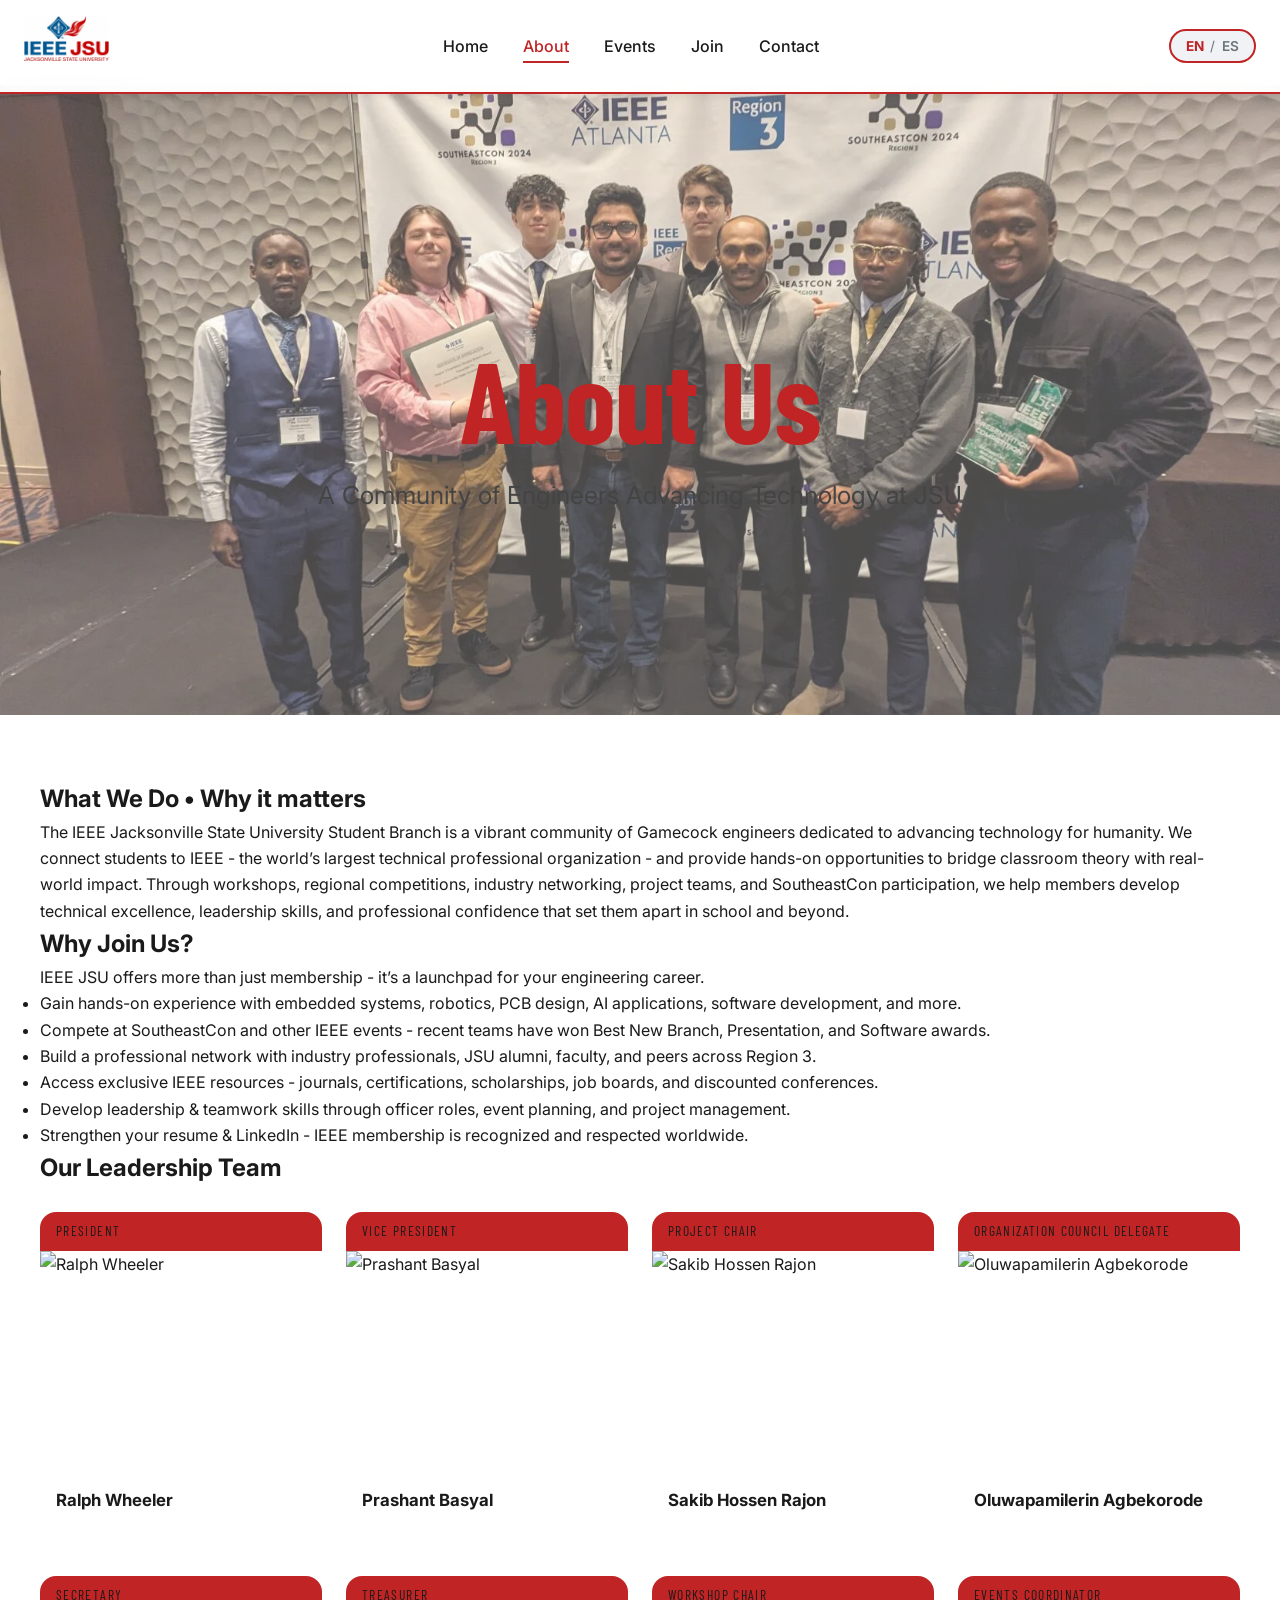
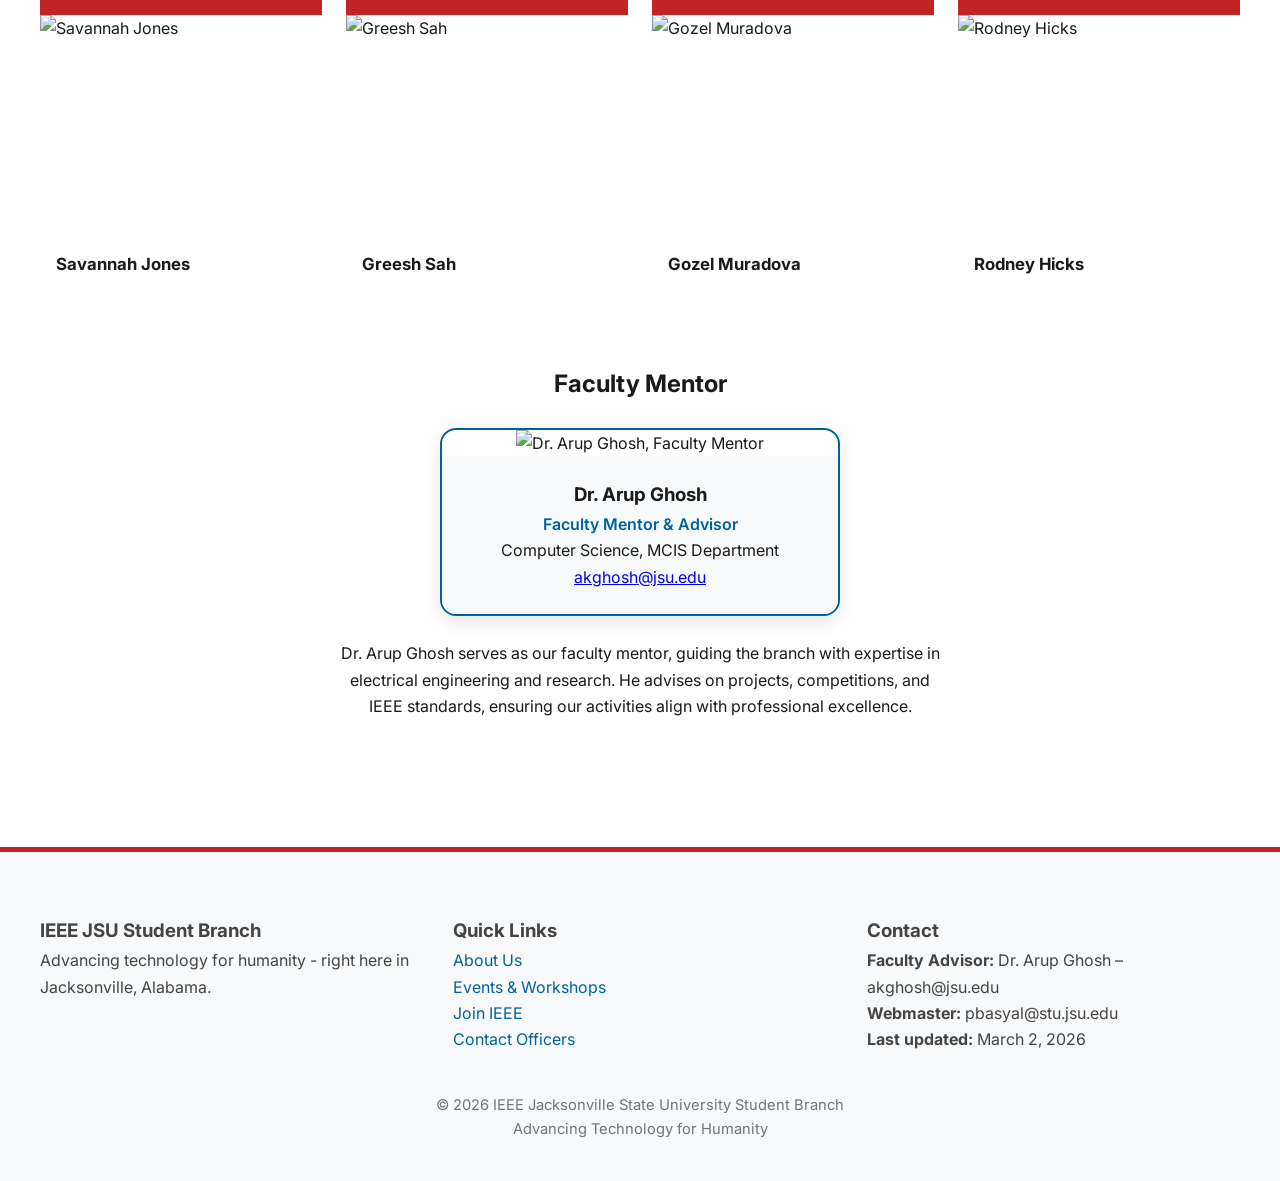
==== commit 346b73c1: "Changed Branch History & Footer text" ====
--- a/about.html
+++ b/about.html
@@ -3,14 +3,21 @@
 <head>
   <meta charset="UTF-8" />
   <meta name="viewport" content="width=device-width, initial-scale=1.0"/>
-  <title>About – IEEE JSU Student Branch</title>
+  <title>About – Jax State IEEE Student Branch</title>
+  <link rel="icon" type="image/png" href="/assets/favicon-3.png">
+  <meta name="description" content="Learn about the Jax State IEEE Student Branch – our mission, history, officers, and how we advance technology for humanity."/>
+  <meta property="og:title" content="About – Jax State IEEE Student Branch"/>
+  <meta property="og:description" content="Learn about the Jax State IEEE Student Branch – our mission, history, and officers."/>
+  <meta property="og:url" content="https://jaxstateieee.github.io/about.html"/>
+  <meta property="og:type" content="website"/>
+  <link rel="canonical" href="https://jaxstateieee.github.io/about.html"/>
   <link rel="stylesheet" href="styles.css"/>
   <link rel="stylesheet" href="https://cdnjs.cloudflare.com/ajax/libs/font-awesome/6.5.1/css/all.min.css" integrity="sha512-DTOQO9RWCH3ppGqcWaEA1BIZOC6xxalwEsw9c2QQeAIftl+Vegovlnee1c9QX4TctnWMn13TZye+giMm8e2LwA==" crossorigin="anonymous" referrerpolicy="no-referrer" />
   <link href="https://fonts.googleapis.com/css2?family=Barlow+Condensed:wght@700&family=Inter:wght@400;500;600;700&display=swap" rel="stylesheet">
 </head>
 <body>
 
-<!-- Same navbar as index.html -->
+<!-- Navbar -->
  <nav class="navbar">
   <div class="nav-container">
     <a href="index.html" class="brand">
@@ -42,195 +49,252 @@
   <div class="page-header-banner"></div>
   <div class="hero-content fade-up">
     <h1 data-i18n="about.title">About Us</h1>
-    <p class="subtitle" data-i18n="about.subtitle">Who we are • What we do • Why it matters</p>
+    <p class="subtitle" data-i18n="about.subtitle">A Community of Engineers Advancing Technology at JSU</p>
   </div>
 </section>
 
 <main class="about-main">
+
+<section class="about-section fade-up">
+  <div class="container">
+    <h2 class="section-title" data-i18n="about.mission">What We Do • Why it matters</h2>
+    <p data-i18n="about.missionText">The IEEE Jacksonville State University Student Branch is a vibrant community of Gamecock engineers dedicated to advancing technology for humanity.
+                                    We connect students to IEEE - the world’s largest technical professional organization - and provide hands-on opportunities to bridge classroom theory with real-world impact.
+                                    Through workshops, regional competitions, industry networking, project teams, and SoutheastCon participation, we help members develop technical excellence, leadership skills, and professional confidence that set them apart in school and beyond.</p>
+    <h2 class="section-title" data-i18n="about.mission">Why Join Us?</h2>
+    <p data-i18n="about.missionText">IEEE JSU offers more than just membership - it’s a launchpad for your engineering career.
+    <ul>
+      <li>Gain hands-on experience with embedded systems, robotics, PCB design, AI applications, software development, and more.</li>
+      <li>Compete at SoutheastCon and other IEEE events - recent teams have won Best New Branch, Presentation, and Software awards.</li>
+      <li>Build a professional network with industry professionals, JSU alumni, faculty, and peers across Region 3.</li>
+      <li>Access exclusive IEEE resources - journals, certifications, scholarships, job boards, and discounted conferences.</li>
+      <li>Develop leadership & teamwork skills through officer roles, event planning, and project management.</li>
+      <li>Strengthen your resume & LinkedIn - IEEE membership is recognized and respected worldwide.</li>
+    </ul>
+    </p>
+  </div>
+  </div>
+</section>
 
   <!-- Leadership – flip cards example -->
 <section id="officers" class="officers">
       <div class="container">
-        <div class="section-header fade-up">
-          <span class="section-label" data-i18n="about.teamLabel">Our Team</span>
-          <h2 class="section-title" data-i18n="about.officers">Officers</h2>
+        <div class="about-section fade-up">
+          <span class="section-label" data-i18n="about.teamLabel"></span>
+          <h2 class="section-title" data-i18n="about.officers">Our Leadership Team</h2>
         </div>
         <div class="officers__grid stagger-parent">
 
-          <!-- Officer 1 â€” President -->
-          <div class="officer-card stagger-child">
-            <div class="officer-card__inner">
-              <div class="officer-card__front">
-                <div class="officer-card__position-bar">President</div>
-                <svg width="400" height="200" viewBox="0 0 400 200" xmlns="http://www.w3.org/2000/svg" aria-label="Alex Johnson photo placeholder">
-                  <rect width="400" height="200" fill="#1A1A1A"/>
-                  <circle cx="200" cy="110" r="50" fill="#2a2a2a"/>
-                  <circle cx="200" cy="110" r="35" fill="#75182C" opacity="0.3"/>
-                  <text x="200" y="115" text-anchor="middle" font-family="Inter" font-size="12" fill="#888">Photo</text>
-                </svg>
-                <div class="officer-card__name-block">
-                  <h4>Alex Johnson</h4>
-                </div>
-              </div>
-              <div class="officer-card__back">
-                <h4>Alex Johnson</h4>
-                <p class="officer-card__role">President</p>
-                <p class="officer-card__major">Electrical Engineering, Senior</p>
-                <div class="officer-card__links">
-                  <a href="mailto:ajohnson@jsu.edu" aria-label="Email"><i class="fas fa-envelope"></i></a>
-                  <a href="https://www.linkedin.com/company/ieee-jsu" target="_blank" rel="noopener noreferrer" aria-label="LinkedIn"><i class="fab fa-linkedin"></i></a>
-                </div>
-              </div>
-            </div>
-          </div>
-
-          <!-- Officer 2 â€” Vice President -->
-          <div class="officer-card stagger-child">
-            <div class="officer-card__inner">
-              <div class="officer-card__front">
-                <div class="officer-card__position-bar">Vice President</div>
-                <svg width="400" height="200" viewBox="0 0 400 200" xmlns="http://www.w3.org/2000/svg" aria-label="Maria Rodriguez photo placeholder">
-                  <rect width="400" height="200" fill="#1A1A1A"/>
-                  <circle cx="200" cy="110" r="50" fill="#2a2a2a"/>
-                  <circle cx="200" cy="110" r="35" fill="#75182C" opacity="0.3"/>
-                  <text x="200" y="115" text-anchor="middle" font-family="Inter" font-size="12" fill="#888">Photo</text>
-                </svg>
-                <div class="officer-card__name-block">
-                  <h4>Maria Rodriguez</h4>
-                </div>
-              </div>
-              <div class="officer-card__back">
-                <h4>Maria Rodriguez</h4>
-                <p class="officer-card__role">Vice President</p>
-                <p class="officer-card__major">Computer Science, Junior</p>
-                <div class="officer-card__links">
-                  <a href="mailto:mrodriguez@jsu.edu" aria-label="Email"><i class="fas fa-envelope"></i></a>
-                  <a href="https://www.linkedin.com/company/ieee-jsu" target="_blank" rel="noopener noreferrer" aria-label="LinkedIn"><i class="fab fa-linkedin"></i></a>
-                </div>
-              </div>
-            </div>
-          </div>
-
-          <!-- Officer 3 â€” Secretary -->
-          <div class="officer-card stagger-child">
-            <div class="officer-card__inner">
-              <div class="officer-card__front">
-                <div class="officer-card__position-bar">Secretary</div>
-                <svg width="400" height="200" viewBox="0 0 400 200" xmlns="http://www.w3.org/2000/svg" aria-label="James Chen photo placeholder">
-                  <rect width="400" height="200" fill="#1A1A1A"/>
-                  <circle cx="200" cy="110" r="50" fill="#2a2a2a"/>
-                  <circle cx="200" cy="110" r="35" fill="#75182C" opacity="0.3"/>
-                  <text x="200" y="115" text-anchor="middle" font-family="Inter" font-size="12" fill="#888">Photo</text>
-                </svg>
-                <div class="officer-card__name-block">
-                  <h4>James Chen</h4>
-                </div>
-              </div>
-              <div class="officer-card__back">
-                <h4>James Chen</h4>
-                <p class="officer-card__role">Secretary</p>
-                <p class="officer-card__major">Computer Engineering, Sophomore</p>
-                <div class="officer-card__links">
-                  <a href="mailto:jchen@jsu.edu" aria-label="Email"><i class="fas fa-envelope"></i></a>
-                  <a href="https://www.linkedin.com/company/ieee-jsu" target="_blank" rel="noopener noreferrer" aria-label="LinkedIn"><i class="fab fa-linkedin"></i></a>
-                </div>
-              </div>
-            </div>
-          </div>
-
-          <!-- Officer 4 â€” Treasurer -->
-          <div class="officer-card stagger-child">
-            <div class="officer-card__inner">
-              <div class="officer-card__front">
-                <div class="officer-card__position-bar">Treasurer</div>
-                <svg width="400" height="200" viewBox="0 0 400 200" xmlns="http://www.w3.org/2000/svg" aria-label="Sarah Williams photo placeholder">
-                  <rect width="400" height="200" fill="#1A1A1A"/>
-                  <circle cx="200" cy="110" r="50" fill="#2a2a2a"/>
-                  <circle cx="200" cy="110" r="35" fill="#75182C" opacity="0.3"/>
-                  <text x="200" y="115" text-anchor="middle" font-family="Inter" font-size="12" fill="#888">Photo</text>
-                </svg>
-                <div class="officer-card__name-block">
-                  <h4>Sarah Williams</h4>
-                </div>
-              </div>
-              <div class="officer-card__back">
-                <h4>Sarah Williams</h4>
-                <p class="officer-card__role">Treasurer</p>
-                <p class="officer-card__major">Electrical Engineering, Junior</p>
-                <div class="officer-card__links">
-                  <a href="mailto:swilliams@jsu.edu" aria-label="Email"><i class="fas fa-envelope"></i></a>
-                  <a href="https://www.linkedin.com/company/ieee-jsu" target="_blank" rel="noopener noreferrer" aria-label="LinkedIn"><i class="fab fa-linkedin"></i></a>
-                </div>
-              </div>
-            </div>
-          </div>
-
-          <!-- Officer 5 â€” Webmaster -->
-          <div class="officer-card stagger-child">
-            <div class="officer-card__inner">
-              <div class="officer-card__front">
-                <div class="officer-card__position-bar">Webmaster</div>
-                <svg width="400" height="200" viewBox="0 0 400 200" xmlns="http://www.w3.org/2000/svg" aria-label="David Kim photo placeholder">
-                  <rect width="400" height="200" fill="#1A1A1A"/>
-                  <circle cx="200" cy="110" r="50" fill="#2a2a2a"/>
-                  <circle cx="200" cy="110" r="35" fill="#75182C" opacity="0.3"/>
-                  <text x="200" y="115" text-anchor="middle" font-family="Inter" font-size="12" fill="#888">Photo</text>
-                </svg>
-                <div class="officer-card__name-block">
-                  <h4>David Kim</h4>
-                </div>
-              </div>
-              <div class="officer-card__back">
-                <h4>David Kim</h4>
-                <p class="officer-card__role">Webmaster</p>
-                <p class="officer-card__major">Software Engineering, Senior</p>
-                <div class="officer-card__links">
-                  <a href="mailto:dkim@jsu.edu" aria-label="Email"><i class="fas fa-envelope"></i></a>
-                  <a href="https://www.linkedin.com/company/ieee-jsu" target="_blank" rel="noopener noreferrer" aria-label="LinkedIn"><i class="fab fa-linkedin"></i></a>
-                </div>
-              </div>
-            </div>
-          </div>
-
-          <!-- Officer 6 â€” Events Coordinator -->
-          <div class="officer-card stagger-child">
-            <div class="officer-card__inner">
-              <div class="officer-card__front">
-                <div class="officer-card__position-bar">Events Coordinator</div>
-                <svg width="400" height="200" viewBox="0 0 400 200" xmlns="http://www.w3.org/2000/svg" aria-label="Emily Davis photo placeholder">
-                  <rect width="400" height="200" fill="#1A1A1A"/>
-                  <circle cx="200" cy="110" r="50" fill="#2a2a2a"/>
-                  <circle cx="200" cy="110" r="35" fill="#75182C" opacity="0.3"/>
-                  <text x="200" y="115" text-anchor="middle" font-family="Inter" font-size="12" fill="#888">Photo</text>
-                </svg>
-                <div class="officer-card__name-block">
-                  <h4>Emily Davis</h4>
-                </div>
-              </div>
-              <div class="officer-card__back">
-                <h4>Emily Davis</h4>
-                <p class="officer-card__role">Events Coordinator</p>
-                <p class="officer-card__major">Mechanical Engineering, Junior</p>
-                <div class="officer-card__links">
-                  <a href="mailto:edavis@jsu.edu" aria-label="Email"><i class="fas fa-envelope"></i></a>
-                  <a href="https://www.linkedin.com/company/ieee-jsu" target="_blank" rel="noopener noreferrer" aria-label="LinkedIn"><i class="fab fa-linkedin"></i></a>
-                </div>
-              </div>
-            </div>
-          </div>
-
-        </div>
-      </div>
-    </section>
+  <!-- Ralph Wheeler -->
+  <div class="officer-card">
+    <div class="officer-card__inner">
+      <div class="officer-card__front">
+        <div class="officer-card__position-bar">President</div>
+        <img src="assets/officers/RalphWheeler.jpg" alt="Ralph Wheeler">
+        <div class="officer-card__name-block">
+          <h4>Ralph Wheeler</h4>
+        </div>
+      </div>
+      <div class="officer-card__back">
+        <h4>Ralph Wheeler</h4>
+        <p class="officer-card__role">President</p>
+        <p class="officer-card__major">Computer Science</p>
+        <div class="officer-card__links">
+          <a href="mailto:rwheelermusic@gmail.com"><i class="fas fa-envelope"></i></a>
+          <a href="https://github.com/rwheelermusic" target="_blank"><i class="fab fa-github"></i></a>
+          <a href="https://www.linkedin.com/in/ralph-wheeler-0bb42833a/" target="_blank"><i class="fab fa-linkedin"></i></a>
+        </div>
+      </div>
+    </div>
+  </div>
+
+    <!-- Prashant Basyal -->
+  <div class="officer-card">
+    <div class="officer-card__inner">
+      <div class="officer-card__front">
+        <div class="officer-card__position-bar">Vice President</div>
+        <img src="assets/officers/PrashantBasyal.jpeg" alt="Prashant Basyal">
+        <div class="officer-card__name-block">
+          <h4>Prashant Basyal</h4>
+        </div>
+      </div>
+      <div class="officer-card__back">
+        <h4>Prashant Basyal</h4>
+        <p class="officer-card__role">Vice President</p>
+        <p class="officer-card__major">Data Science</p>
+        <div class="officer-card__links">
+          <a href="mailto:pbasyal@stu.jsu.edu"><i class="fas fa-envelope"></i></a>
+          <a href="https://github.com/heyitsprashant" target="_blank"><i class="fab fa-github"></i></a>
+          <a href="https://www.linkedin.com/in/prashantbasyal/" target="_blank"><i class="fab fa-linkedin"></i></a>
+        </div>
+      </div>
+    </div>
+  </div>
+
+    <!-- Sakib Hossen Rajon -->
+  <div class="officer-card">
+    <div class="officer-card__inner">
+      <div class="officer-card__front">
+        <div class="officer-card__position-bar">Project Chair</div>
+        <img src="assets/officers/SakibHossenRajon.jpg" alt="Sakib Hossen Rajon">
+        <div class="officer-card__name-block">
+          <h4>Sakib Hossen Rajon</h4>
+        </div>
+      </div>
+      <div class="officer-card__back">
+        <h4>Sakib Hossen Rajon</h4>
+        <p class="officer-card__role">Project Chair</p>
+        <p class="officer-card__major">Computer Engineering</p>
+        <div class="officer-card__links">
+          <a href="mailto:srajon@stu.jsu.edu"><i class="fas fa-envelope"></i></a>
+          <a href="https://github.com/sakibhossenrajon" target="_blank"><i class="fab fa-github"></i></a>
+          <a href="https://www.linkedin.com/in/sakibhossenrajon/" target="_blank"><i class="fab fa-linkedin"></i></a>
+        </div>
+      </div>
+    </div>
+  </div>
+
+  <!-- Oluwapamilerin (Emmanuel) Agbekorode -->
+  <div class="officer-card">
+    <div class="officer-card__inner">
+      <div class="officer-card__front">
+        <div class="officer-card__position-bar">Organization Council Delegate</div>
+        <img src="assets/officers/OluwapamilerinAgbekorode.png" alt="Oluwapamilerin Agbekorode">
+        <div class="officer-card__name-block">
+          <h4>Oluwapamilerin Agbekorode</h4>
+        </div>
+      </div>
+      <div class="officer-card__back">
+        <h4>Oluwapamilerin Agbekorode</h4>
+        <p class="officer-card__role">Organization Council Delegate</p>
+        <p class="officer-card__major">Computer Science</p>
+        <div class="officer-card__links">
+          <a href="mailto:oagbekorode@stu.jsu.edu"><i class="fas fa-envelope"></i></a>
+          <a href="https://github.com/oagbekorode" target="_blank"><i class="fab fa-github"></i></a>
+          <a href="https://www.linkedin.com/in/oagbekorode" target="_blank"><i class="fab fa-linkedin"></i></a>
+        </div>
+      </div>
+    </div>
+  </div>
+
+  <!-- Savannah Jones -->
+  <div class="officer-card">
+    <div class="officer-card__inner">
+      <div class="officer-card__front">
+        <div class="officer-card__position-bar">Secretary</div>
+        <img src="assets/officers/SavannahJones.jpg" alt="Savannah Jones">
+        <div class="officer-card__name-block">
+          <h4>Savannah Jones</h4>
+        </div>
+      </div>
+      <div class="officer-card__back">
+        <h4>Savannah Jones</h4>
+        <p class="officer-card__role">Secretary</p>
+        <p class="officer-card__major">Computer Engineering</p>
+        <div class="officer-card__links">
+          <a href="mailto:savannah.n.jones7@gmail.com"><i class="fas fa-envelope"></i></a>
+          <a href="https://github.com/Savannah-Jones" target="_blank"><i class="fab fa-github"></i></a>
+          <a href="https://www.linkedin.com/in/savannah-jones-a71096254/" target="_blank"><i class="fab fa-linkedin"></i></a>
+        </div>
+      </div>
+    </div>
+  </div>
+
+  <!-- Greesh Sah -->
+  <div class="officer-card">
+    <div class="officer-card__inner">
+      <div class="officer-card__front">
+        <div class="officer-card__position-bar">Treasurer</div>
+        <img src="assets/officers/GreeshSah.jpg" alt="Greesh Sah">
+        <div class="officer-card__name-block">
+          <h4>Greesh Sah</h4>
+        </div>
+      </div>
+      <div class="officer-card__back">
+        <h4>Greesh Sah</h4>
+        <p class="officer-card__role">Treasurer</p>
+        <p class="officer-card__major">Applied Manufacturing Engineering</p>
+        <div class="officer-card__links">
+          <a href="mailto:gsah@stu.jsu.edu"><i class="fas fa-envelope"></i></a>
+          <a href="https://www.linkedin.com/in/greeshsah" target="_blank"><i class="fab fa-linkedin"></i></a>
+        </div>
+      </div>
+    </div>
+  </div>
+
+    <!-- Gozel Muradova -->
+  <div class="officer-card">
+    <div class="officer-card__inner">
+      <div class="officer-card__front">
+        <div class="officer-card__position-bar">Workshop Chair</div>
+        <img src="assets/officers/GozelMuradova.jpeg" alt="Gozel Muradova">
+        <div class="officer-card__name-block">
+          <h4>Gozel Muradova</h4>
+        </div>
+      </div>
+      <div class="officer-card__back">
+        <h4>Gozel Muradova</h4>
+        <p class="officer-card__role">Workshop Chair</p>
+        <p class="officer-card__major">Computer Science</p>
+        <div class="officer-card__links">
+          <a href="mailto:gozel.muradova@stu.jsu.edu"><i class="fas fa-envelope"></i></a>
+          <a href="gmuradova@stu.jsu.edu" target="_blank"><i class="fab fa-github"></i></a>
+          <a href="http://linkedin.com/in/gozel-muradova" target="_blank"><i class="fab fa-linkedin"></i></a>
+        </div>
+      </div>
+    </div>
+  </div>
+
+  <!-- Rodney Hicks -->
+  <div class="officer-card">
+    <div class="officer-card__inner">
+      <div class="officer-card__front">
+        <div class="officer-card__position-bar">Events Coordinator</div>
+        <img src="assets/officers/RodneyHicks.png" alt="Rodney Hicks">
+        <div class="officer-card__name-block">
+          <h4>Rodney Hicks</h4>
+        </div>
+      </div>
+      <div class="officer-card__back">
+        <h4>Rodney Hicks</h4>
+        <p class="officer-card__role">Events Coordinator</p>
+        <p class="officer-card__major">Software Engineering</p>
+        <div class="officer-card__links">
+          <a href="mailto:rhicks8@stu.jsu.edu"><i class="fas fa-envelope"></i></a>
+          <a href="https://www.linkedin.com/in/rodney-hicks-027306302" target="_blank"><i class="fab fa-linkedin"></i></a>
+        </div>
+      </div>
+    </div>
+  </div>
+
+</div>
+</div>
+</section>
+
+  
+<!-- Faculty Mentor -->
+<div style="margin-top: 3rem; text-align: center;">
+  <h2>Faculty Mentor</h2>
+  <div class="mentor-card" style="max-width: 400px; margin: 1.5rem auto; border: 2px solid var(--ieee-blue); border-radius: var(--radius-lg); overflow: hidden; box-shadow: var(--shadow-md);">
+    <img src="assets/officers/AKGhosh.jpeg" alt="Dr. Arup Ghosh, Faculty Mentor" loading="lazy" style="width: 100%; height: auto;">
+    <div style="padding: 1.5rem; background: #f8f9fa;">
+      <h3>Dr. Arup Ghosh</h3>
+      <p style="color: var(--ieee-blue); font-weight: 600;">Faculty Mentor & Advisor</p>
+      <p>Computer Science, MCIS Department</p>
+      <a href="mailto:akghosh@jsu.edu">akghosh@jsu.edu</a>
+    </div>
+  </div>
+  <p style="max-width: 600px; margin: 0 auto;">Dr. Arup Ghosh serves as our faculty mentor, guiding the branch with expertise in electrical engineering and research. He advises on projects, competitions, and IEEE standards, ensuring our activities align with professional excellence.</p>
+</div>
 
 </main>
 
-<!-- Same footer as index.html -->
+<!-- Footer -->
  <footer>
   <div class="footer-grid">
     <div>
       <h3 data-i18n="footer.branch">IEEE JSU Student Branch</h3>
-      <p data-i18n="footer.tagline">Advancing technology for humanity — right here in Jacksonville, Alabama.</p>
+      <p data-i18n="footer.tagline">Advancing technology for humanity - right here in Jacksonville, Alabama.</p>
     </div>
 
     <div>
@@ -245,14 +309,15 @@
 
     <div>
       <h3 data-i18n="footer.contactTitle">Contact</h3>
-      <p><strong data-i18n="footer.advisor">Faculty Advisor:</strong> Dr. A.K. Ghosh – akghosh@jsu.edu</p>
+      <p><strong data-i18n="footer.advisor">Faculty Advisor:</strong> Dr. Arup Ghosh – akghosh@jsu.edu</p>
       <p><strong data-i18n="footer.webmaster">Webmaster:</strong> pbasyal@stu.jsu.edu</p>
       <p><strong data-i18n="footer.updated">Last updated:</strong> March 2, 2026</p>
     </div>
   </div>
 
   <div class="last-updated" data-i18n="footer.copyright">
-    © 2026 IEEE Jacksonville State University Student Branch
+    © 2026 IEEE Jacksonville State University Student Branch <br>
+    Advancing Technology for Humanity
   </div>
 </footer>
 
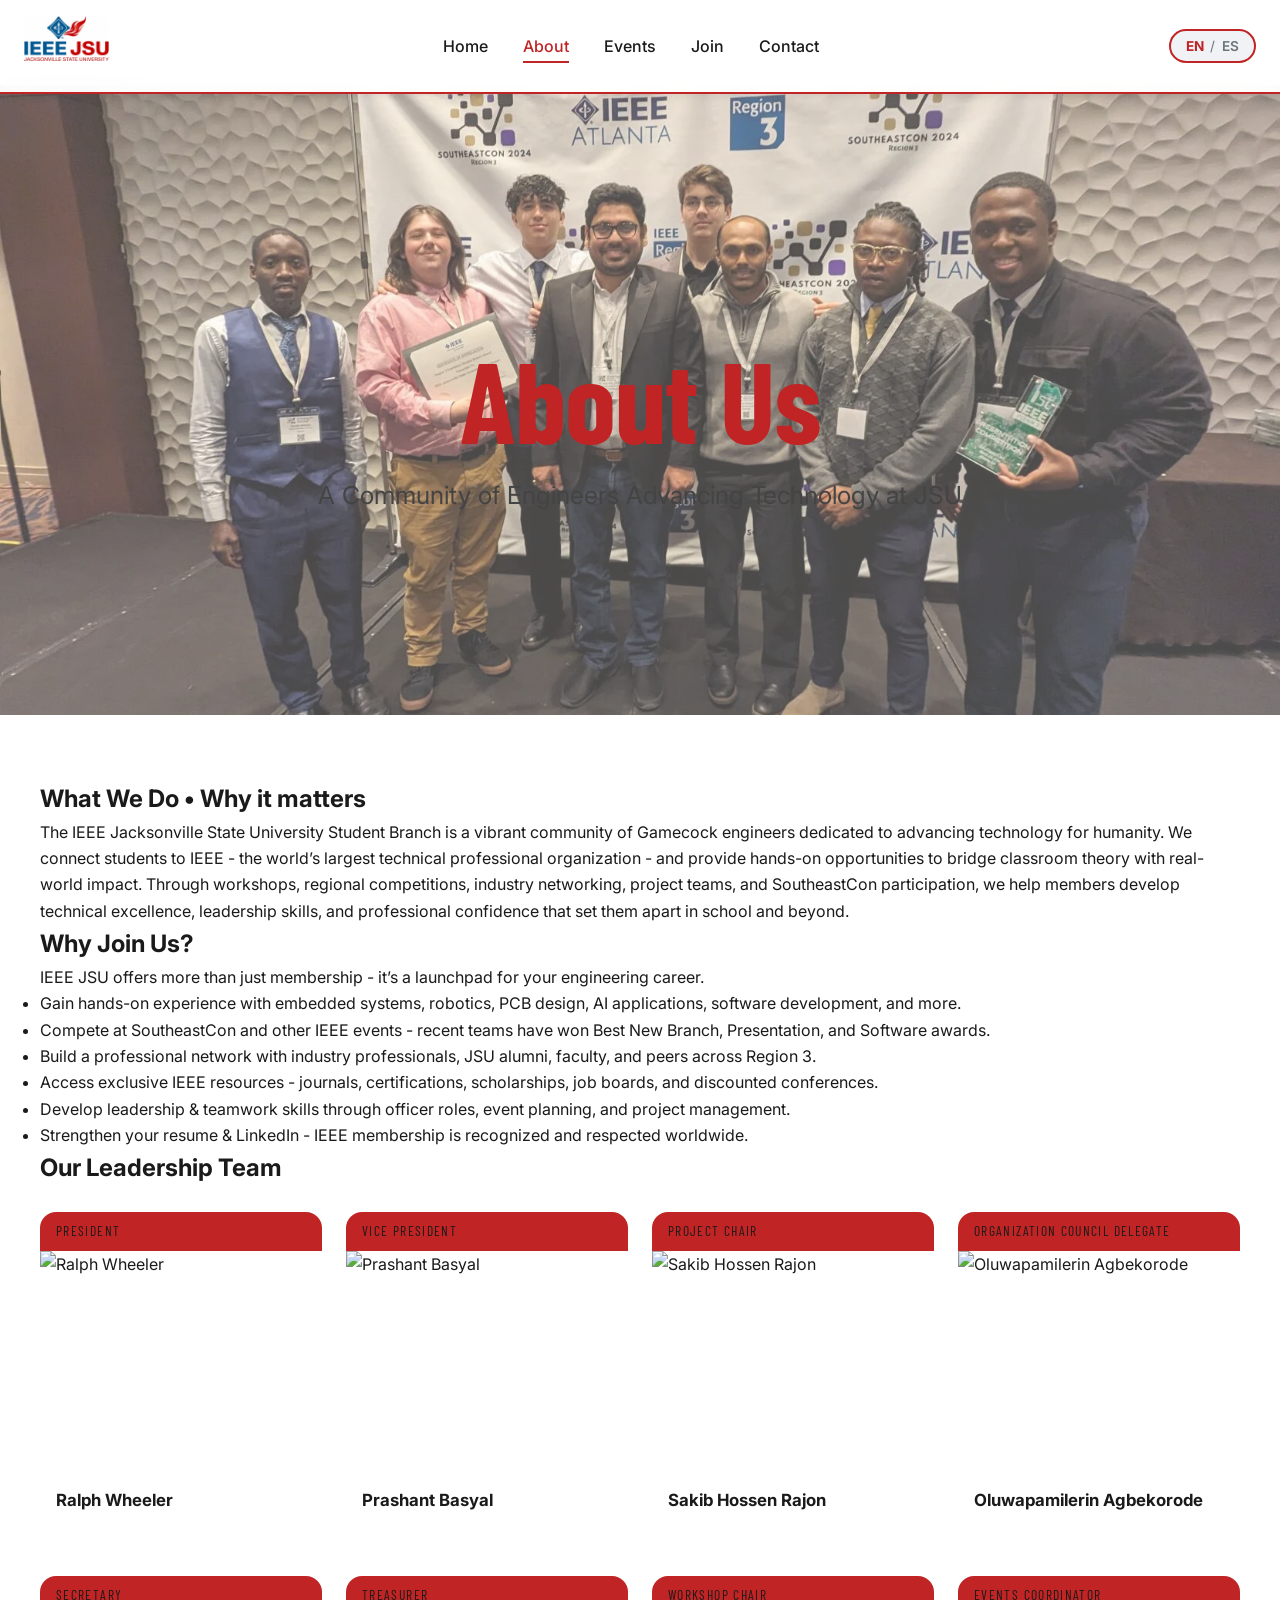
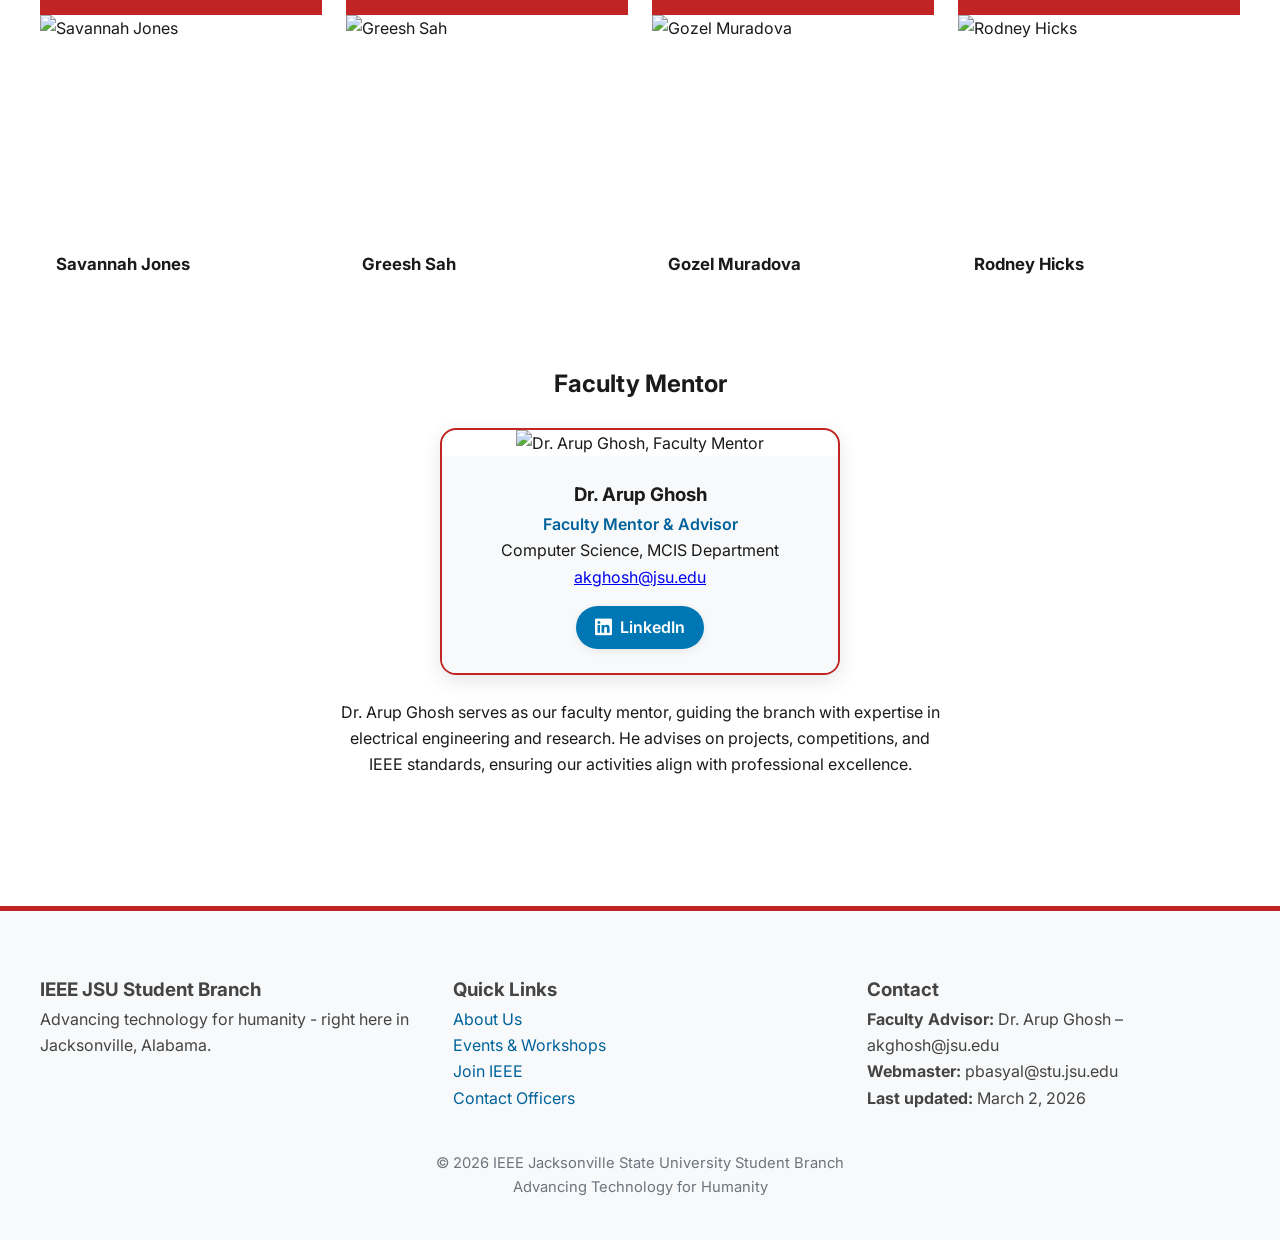
==== commit a9cbf6a1: "about" ====
--- a/about.html
+++ b/about.html
@@ -275,13 +275,18 @@
 <!-- Faculty Mentor -->
 <div style="margin-top: 3rem; text-align: center;">
   <h2>Faculty Mentor</h2>
-  <div class="mentor-card" style="max-width: 400px; margin: 1.5rem auto; border: 2px solid var(--ieee-blue); border-radius: var(--radius-lg); overflow: hidden; box-shadow: var(--shadow-md);">
+  <div class="mentor-card" style="max-width: 400px; margin: 1.5rem auto; border: 2px solid #c02424; border-radius: var(--radius-lg); overflow: hidden; box-shadow: var(--shadow-md);">
     <img src="assets/officers/AKGhosh.jpeg" alt="Dr. Arup Ghosh, Faculty Mentor" loading="lazy" style="width: 100%; height: auto;">
     <div style="padding: 1.5rem; background: #f8f9fa;">
       <h3>Dr. Arup Ghosh</h3>
       <p style="color: var(--ieee-blue); font-weight: 600;">Faculty Mentor & Advisor</p>
       <p>Computer Science, MCIS Department</p>
       <a href="mailto:akghosh@jsu.edu">akghosh@jsu.edu</a>
+      <div style="margin-top: 1rem;">
+        <a href="https://www.linkedin.com/in/akghosh/" target="_blank" rel="noopener" style="display: inline-flex; align-items: center; gap: 0.5rem; background: #0077b5; color: #ffffff; padding: 0.5rem 1.2rem; border-radius: 999px; font-weight: 600; text-decoration: none; box-shadow: 0 2px 8px rgba(0,0,0,0.08); transition: background 0.2s;">
+          <i class="fab fa-linkedin" style="font-size: 1.2rem;"></i> LinkedIn
+        </a>
+      </div>
     </div>
   </div>
   <p style="max-width: 600px; margin: 0 auto;">Dr. Arup Ghosh serves as our faculty mentor, guiding the branch with expertise in electrical engineering and research. He advises on projects, competitions, and IEEE standards, ensuring our activities align with professional excellence.</p>
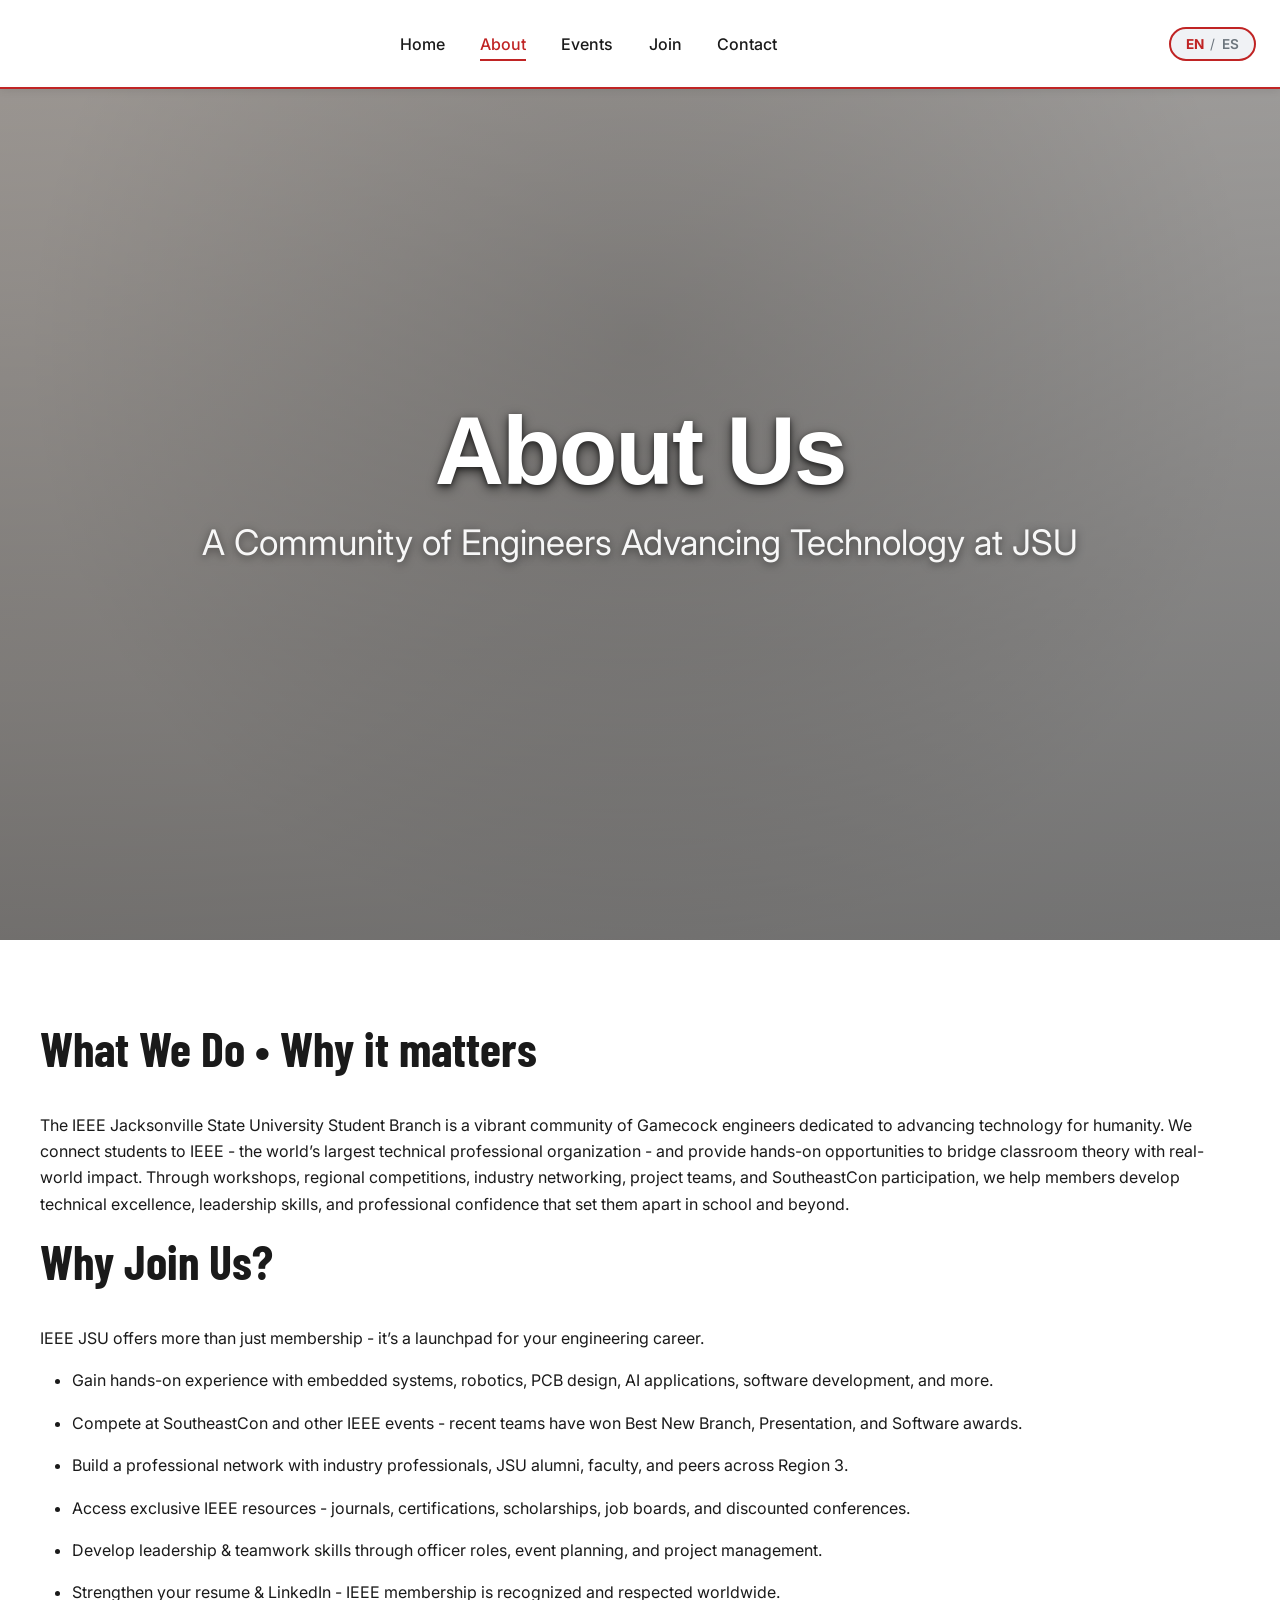
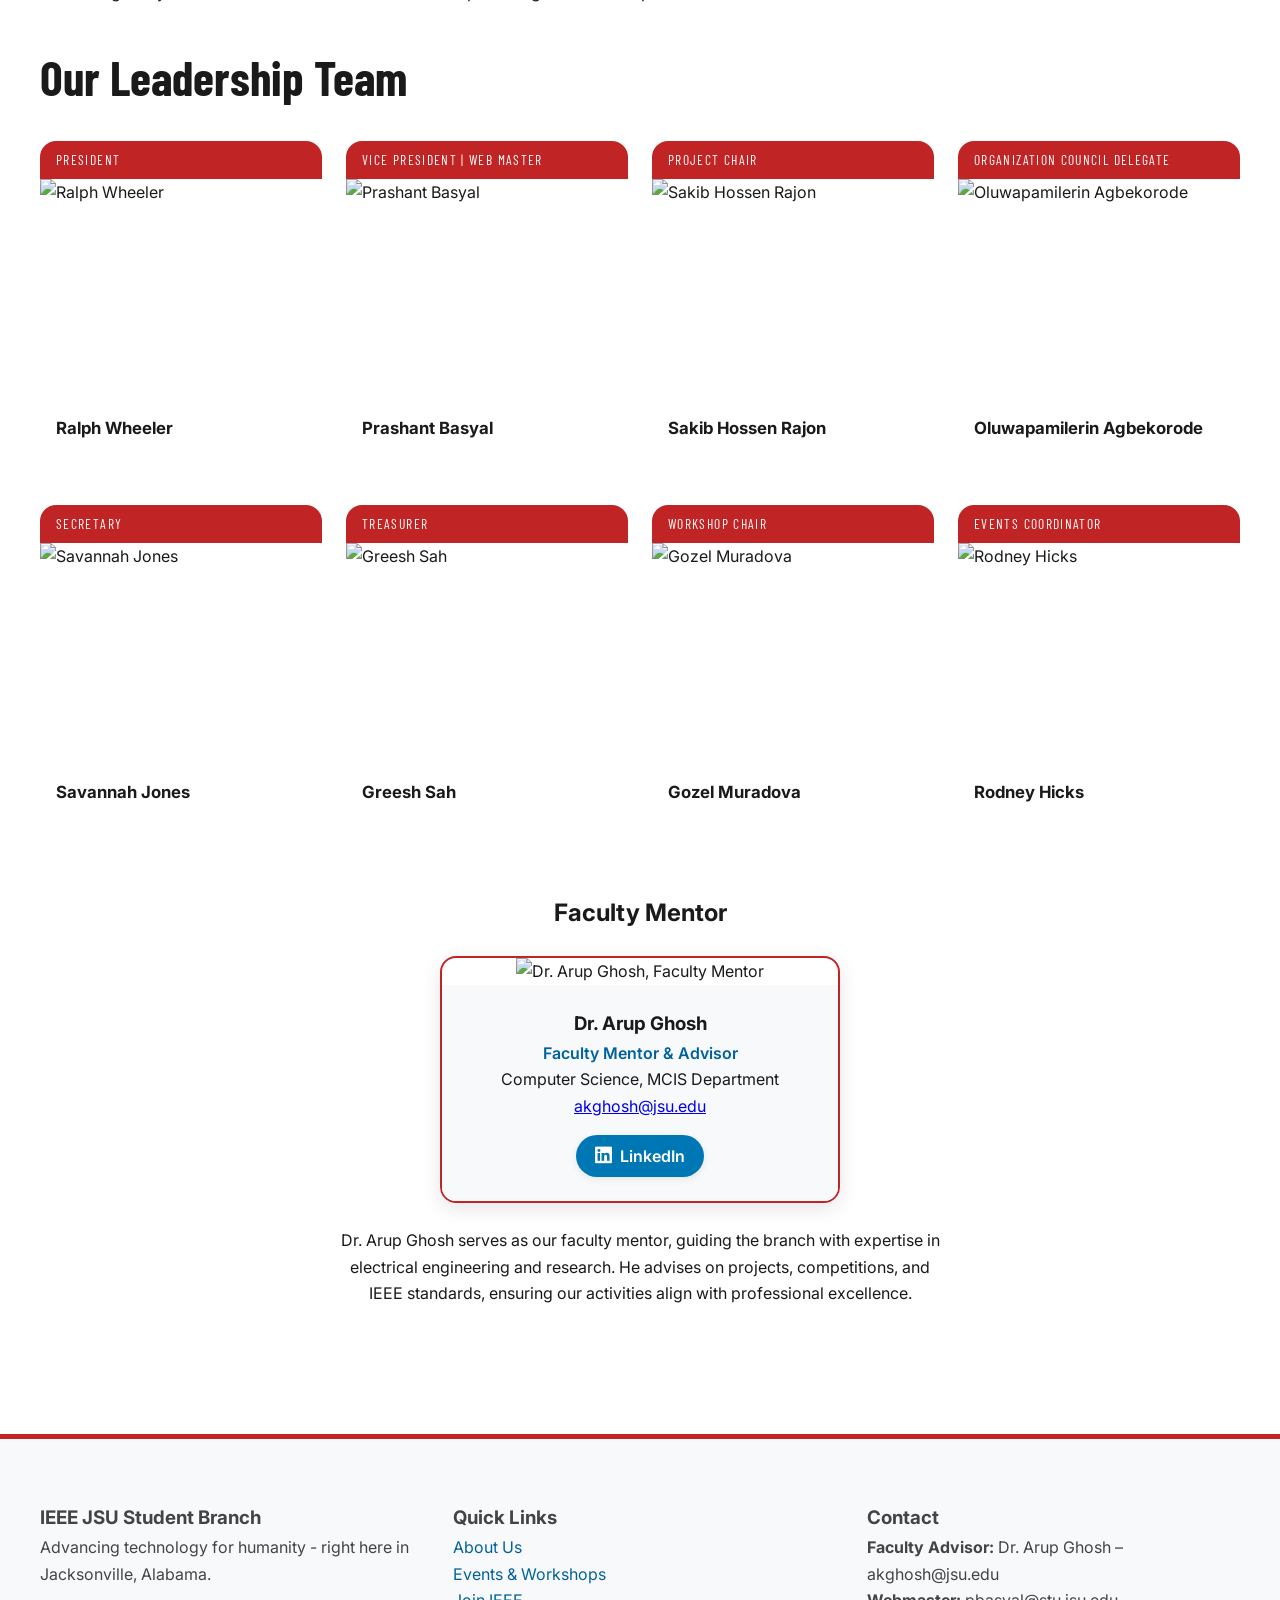
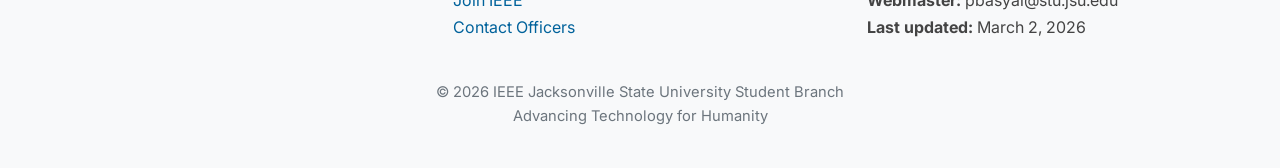
==== commit 796b9720: "Added Gallery Pictures" ====
--- a/about.html
+++ b/about.html
@@ -21,7 +21,7 @@
  <nav class="navbar">
   <div class="nav-container">
     <a href="index.html" class="brand">
-      <span class="gamecock"><img height="45vh" src="assets/logo-nnn.png" alt=""></span>
+      <span class="gamecock"><img height="45vh" src="assets/logo-new.png" alt=""></span>
     </a>
 
     <button class="hamburger" aria-label="Toggle menu">
@@ -112,7 +112,7 @@
   <div class="officer-card">
     <div class="officer-card__inner">
       <div class="officer-card__front">
-        <div class="officer-card__position-bar">Vice President</div>
+        <div class="officer-card__position-bar">Vice President | Web Master</div>
         <img src="assets/officers/PrashantBasyal.jpeg" alt="Prashant Basyal">
         <div class="officer-card__name-block">
           <h4>Prashant Basyal</h4>
@@ -144,7 +144,7 @@
       <div class="officer-card__back">
         <h4>Sakib Hossen Rajon</h4>
         <p class="officer-card__role">Project Chair</p>
-        <p class="officer-card__major">Computer Engineering</p>
+        <p class="officer-card__major">Computer Science</p>
         <div class="officer-card__links">
           <a href="mailto:srajon@stu.jsu.edu"><i class="fas fa-envelope"></i></a>
           <a href="https://github.com/sakibhossenrajon" target="_blank"><i class="fab fa-github"></i></a>
@@ -190,7 +190,7 @@
       <div class="officer-card__back">
         <h4>Savannah Jones</h4>
         <p class="officer-card__role">Secretary</p>
-        <p class="officer-card__major">Computer Engineering</p>
+        <p class="officer-card__major">Game Development</p>
         <div class="officer-card__links">
           <a href="mailto:savannah.n.jones7@gmail.com"><i class="fas fa-envelope"></i></a>
           <a href="https://github.com/Savannah-Jones" target="_blank"><i class="fab fa-github"></i></a>
@@ -258,7 +258,7 @@
       <div class="officer-card__back">
         <h4>Rodney Hicks</h4>
         <p class="officer-card__role">Events Coordinator</p>
-        <p class="officer-card__major">Software Engineering</p>
+        <p class="officer-card__major">Game Development</p>
         <div class="officer-card__links">
           <a href="mailto:rhicks8@stu.jsu.edu"><i class="fas fa-envelope"></i></a>
           <a href="https://www.linkedin.com/in/rodney-hicks-027306302" target="_blank"><i class="fab fa-linkedin"></i></a>
@@ -274,13 +274,13 @@
   
 <!-- Faculty Mentor -->
 <div style="margin-top: 3rem; text-align: center;">
-  <h2>Faculty Mentor</h2>
+  <h2 data-i18n="about.facultyMentor">Faculty Mentor</h2>
   <div class="mentor-card" style="max-width: 400px; margin: 1.5rem auto; border: 2px solid #c02424; border-radius: var(--radius-lg); overflow: hidden; box-shadow: var(--shadow-md);">
     <img src="assets/officers/AKGhosh.jpeg" alt="Dr. Arup Ghosh, Faculty Mentor" loading="lazy" style="width: 100%; height: auto;">
     <div style="padding: 1.5rem; background: #f8f9fa;">
       <h3>Dr. Arup Ghosh</h3>
-      <p style="color: var(--ieee-blue); font-weight: 600;">Faculty Mentor & Advisor</p>
-      <p>Computer Science, MCIS Department</p>
+      <p style="color: var(--ieee-blue); font-weight: 600;" data-i18n="about.mentorRole">Faculty Mentor & Advisor</p>
+      <p data-i18n="about.mentorDept">Computer Science, MCIS Department</p>
       <a href="mailto:akghosh@jsu.edu">akghosh@jsu.edu</a>
       <div style="margin-top: 1rem;">
         <a href="https://www.linkedin.com/in/akghosh/" target="_blank" rel="noopener" style="display: inline-flex; align-items: center; gap: 0.5rem; background: #0077b5; color: #ffffff; padding: 0.5rem 1.2rem; border-radius: 999px; font-weight: 600; text-decoration: none; box-shadow: 0 2px 8px rgba(0,0,0,0.08); transition: background 0.2s;">
@@ -289,7 +289,7 @@
       </div>
     </div>
   </div>
-  <p style="max-width: 600px; margin: 0 auto;">Dr. Arup Ghosh serves as our faculty mentor, guiding the branch with expertise in electrical engineering and research. He advises on projects, competitions, and IEEE standards, ensuring our activities align with professional excellence.</p>
+  <p style="max-width: 600px; margin: 0 auto;" data-i18n="about.mentorDesc">Dr. Arup Ghosh serves as our faculty mentor, guiding the branch with expertise in electrical engineering and research. He advises on projects, competitions, and IEEE standards, ensuring our activities align with professional excellence.</p>
 </div>
 
 </main>
--- a/styles.css
+++ b/styles.css
@@ -215,70 +215,142 @@
 
 .announcement-banner.hidden { display: none; }
 
+
+/* ────────────────────────────────────────────────
+   Page Specific Hero images
+───────────────────────────────────────────────── */
+
+/* Home */
+.hero::after {
+  background: url("/assets/hero-images/Home_Hero_Image.webp") center / cover no-repeat !important;
+  opacity: 0.9;
+  z-index: 0;
+}
+
+/* About Us */
+body:has(.about-main) .page-header::after {
+  background: url("/assets/Homepage_AboutUs.webp") center / cover no-repeat !important;
+  opacity: 0.9;
+  z-index: 0;
+}
+
+/* Events */
+body:has(.ev-section) .page-header::after {
+  background: url("/assets/hero-images/Events_Hero_Image.webp") center / cover no-repeat !important;
+  opacity: 0.9;
+  z-index: 0;
+}
+
+/* Members/Join */
+body:has(.members-main) .page-header::after {
+  background: url("/assets/hero-images/JoinP_Hero_Image.webp") center / cover no-repeat !important;
+  opacity: 0.9;
+  z-index: 0;
+}
+
+/* Contact */
+body:has(.contact-main) .page-header::after {
+  background: url("/assets/hero-images/Contact_Hero_image.webp") center / cover no-repeat !important;
+  opacity: 0.9;
+  z-index: 0;
+}
+
+/* Fallback if body class missing */
+.page-header::after:not(:has(body:has(.hero))) {
+  background: none !important;
+  opacity: 0 !important;
+}
+
+
 /* ────────────────────────────────────────────────
    Hero / Page Header
 ───────────────────────────────────────────────── */
-
 
 .hero,
 .page-header {
-  min-height: 70vh;
+  min-height: 95vh;                    /* taller for impact */
   background: linear-gradient(135deg, #f8f0e9 0%, #ffffff 100%);
+  position: relative;
   display: flex;
-  padding-top: 100px;
   align-items: center;
-  position: relative;
+  justify-content: center;
   overflow: hidden;
   width: 100%;
-  max-width: 100vw;
-}
-
+}
+
+/* Stronger, cleaner overlay + vignette for focus */
 .hero::before,
 .page-header::before {
   content: "";
   position: absolute;
   inset: 0;
-  background: url("/assets/jsu-computer-science-students-win-awards-at-confer_198loHt.webp") center / cover no-repeat;
-  opacity: 0.7;
-}
-
-.hero-content {
+  background: 
+    linear-gradient(to bottom, rgba(0,0,0,0.38) 0%, rgba(0,0,0,0.55) 100%),
+    radial-gradient(circle at 50% 30%, rgba(0,0,0,0.15) 0%, transparent 70%);
+  z-index: 1;
+}
+
+/* Actual background image – lower opacity, more controlled */
+.hero::after,
+.page-header::after {
+  content: "";
+  position: absolute;
+  inset: 0;  opacity: 0.9;                       /* was 0.7 → lowered for text legibility */
+  z-index: 0;
+}
+
+.hero-content,
+.page-header .hero-content {
   position: relative;
   z-index: 2;
   text-align: center;
-  max-width: 960px;
-  margin: 0 auto;
-  padding: var(--space-lg);
-}
-
+  max-width: 1100px;
+  padding: 0 5%;
+  color: white;                        /* force white text for max contrast */
+}
+
+/* Hero heading – bigger, bolder, with subtle shadow for pop */
 .hero h1,
 .page-header h1 {
   font-family: 'Barlow Condensed', sans-serif;
-  font-size: clamp(3.8rem, 9vw, 8.5rem);
-  color: var(--jsu-maroon);
-  margin-bottom: var(--space-md);
-  line-height: 0.92;
-  letter-spacing: -1px;
-}
-
+  font-size: clamp(4.8rem, 10vw, 6rem);
+  font-weight: 800;
+  color: white;
+  margin-bottom: 1.2rem;
+  line-height: 0.88;
+  letter-spacing: -2px;
+  text-shadow: 
+    0 4px 12px rgba(0,0,0,0.65),
+    0 2px 4px rgba(0,0,0,0.4);
+}
+
+/* Subtitle – larger, cleaner */
 .hero .subtitle,
 .page-header .subtitle {
-  font-size: 1.55rem;
-  max-width: 760px;
-  margin: 0 auto var(--space-lg);
-  color: var(--text-secondary);
-}
-
-/* ────────────────────────────────────────────────
-   Hero Buttons
-───────────────────────────────────────────────── */
-
-.hero-buttons {
-  margin-top: var(--space-lg);
-  display: flex;
-  gap: var(--space-md);
-  justify-content: center;
-  flex-wrap: wrap;
+  font-size: clamp(1.6rem, 4vw, 2.2rem);
+  max-width: 880px;
+  margin: 0 auto 2.8rem;
+  color: rgba(255,255,255,0.95);
+  font-weight: 400;
+  text-shadow: 0 2px 8px rgba(0,0,0,0.5);
+}
+
+/* Buttons – high contrast, gold + white variant */
+.hero-buttons .btn-primary {
+  background: var(--jsu-maroon);
+  color: white;
+  box-shadow: 0 6px 20px rgba(117,24,44,0.35);
+}
+
+.hero-buttons .btn-outline {
+  border: 2px solid white;
+  color: white;
+  background: transparent;
+}
+
+.hero-buttons .btn-outline:hover {
+  background: white;
+  color: var(--jsu-maroon);
 }
 
 @media (max-width: 480px) {
@@ -325,15 +397,18 @@
 
 .calendar-section {
   margin-top: var(--space-xl);
+  margin-bottom: var(--space-xl);
   text-align: center;
   padding: 0 var(--space-md);
 }
 
 .calendar-section h1 {
-  font-size: clamp(1.4rem, 4vw, 2.5rem);
+  font-family: 'Barlow Condensed', sans-serif;
+  font-size: clamp(2rem, 4vw, 3rem);
 }
 
 .calendar-iframe {
+  margin-top: var(--space-md);
   border: 0;
   width: 90%;
   height: 70vh;
@@ -362,6 +437,7 @@
 }
 
 .cta-section h2 {
+  font-family: 'Barlow Condensed', sans-serif;
   font-size: clamp(1.6rem, 5vw, 3rem);
   margin-bottom: var(--space-md);
 }
@@ -463,7 +539,7 @@
 
 .about-main {
   padding: var(--space-xl) var(--space-lg);
-  max-width: 1400px;
+  max-width: 1300px;
   margin: 0 auto;
 }
 
@@ -473,7 +549,7 @@
 }
 
 /* ────────────────────────────────────────────────
-   About Feature Section (dark)
+   About Feature Section
 ───────────────────────────────────────────────── */
 
 .about-feature {
@@ -503,7 +579,7 @@
 
 .about-feature__heading {
   font-family: 'Barlow Condensed', sans-serif;
-  font-size: clamp(2.4rem, 5vw, 3.6rem);
+  font-size: clamp(2rem, 4vw, 3rem);
   color: #fff;
   margin-bottom: var(--space-md);
   line-height: 1.1;
@@ -528,6 +604,23 @@
   height: 100%;
   object-fit: cover;
   display: block;
+}
+
+.about-section h2 {
+  margin-top: 0.5vh;
+  font-family: 'Barlow Condensed', sans-serif;
+  font-size: clamp(2rem, 4vw, 3rem);
+  color: var(--text-primary);
+  margin-bottom: var(--space-md);
+}
+
+.about-section li {
+  margin-left: 2em;
+  margin-top: 1em;
+}
+
+.about-section ul{
+  margin-bottom: 2em;
 }
 
 @media (max-width: 768px) {
@@ -606,7 +699,7 @@
 .ev-heading {
   font-family: 'Barlow Condensed', sans-serif;
   font-size: clamp(2.5rem, 5vw, 3.5rem);
-  color: var(--jsu-maroon);
+  color: var(--text-primary);
   font-style: italic;
   margin-bottom: var(--space-lg);
 }
@@ -925,7 +1018,7 @@
   display: grid;
   grid-template-columns: repeat(auto-fit, minmax(260px, 1fr));
   gap: var(--space-lg);
-  max-width: 1400px;
+  max-width: 1300px;
   margin: 0 auto;
 }
 
@@ -946,7 +1039,9 @@
   font-size: 0.92rem;
 }
 
-/* ── Officers Section (Flip Cards) ─────────────────────────── */
+/* ────────────────────────────────────────────────
+  Officers Section (Flip Cards) 
+───────────────────────────────────────────────── */
 .officers { background: var(--surface); }
 
 .officers__grid {
@@ -997,7 +1092,7 @@
 
 .officer-card__position-bar {
   background: var(--jsu-maroon);
-  color: var(--jsu-white);
+  color: var(--text-light);
   font-family: 'Barlow Condensed', sans-serif;
   font-size: 0.85rem;
   letter-spacing: 0.1em;
@@ -1217,7 +1312,7 @@
 ───────────────────────────────────────────────── */
 
 .timeline-section {
-  background: #111;
+  background: var(--bg-primary);
   padding: var(--space-xl) var(--space-lg);
   text-align: center;
 }
@@ -1225,9 +1320,9 @@
 .timeline-heading {
   font-family: 'Barlow Condensed', sans-serif;
   font-size: clamp(2rem, 4vw, 3rem);
-  color: #ffffff;
+  color: #000000;
   margin-bottom: var(--space-xl);
-  font-style: italic;
+  font-weight: bold;
 }
 
 .timeline {
@@ -1246,7 +1341,7 @@
   top: 0;
   bottom: 0;
   width: 3px;
-  background: linear-gradient(to bottom, var(--jsu-maroon), var(--jsu-gold), var(--ieee-blue));
+  background: var(--jsu-maroon);;
   border-radius: 2px;
 }
 
@@ -1269,22 +1364,23 @@
   height: 16px;
   border-radius: 50%;
   background: var(--jsu-maroon);
-  border: 3px solid var(--jsu-gold);
+  border: 3px solid var(--jsu-maroon);
   z-index: 2;
 }
 
 .timeline-year {
   font-family: 'Barlow Condensed', sans-serif;
-  font-size: 1.6rem;
+  font-size: 2rem;
   font-weight: 700;
-  color: var(--jsu-gold);
+  color: #000000;
   margin-bottom: 0.25rem;
 }
 
 .timeline-content p {
   color: #b0b0b0;
-  font-size: 1rem;
+  font-size: 1.2rem;
   line-height: 1.6;
+  font-style: italic;
 }
 
 @media (max-width: 768px) {
@@ -1310,14 +1406,14 @@
 
 .gallery-section {
   padding: var(--space-xl) var(--space-lg);
-  background: var(--bg-secondary);
+  background: var(--bg-primary);
   text-align: center;
 }
 
 .gallery-title {
   font-family: 'Barlow Condensed', sans-serif;
   font-size: clamp(2rem, 4vw, 3rem);
-  color: var(--jsu-maroon);
+  color: var(--text-primary);
   margin-bottom: var(--space-lg);
 }
 
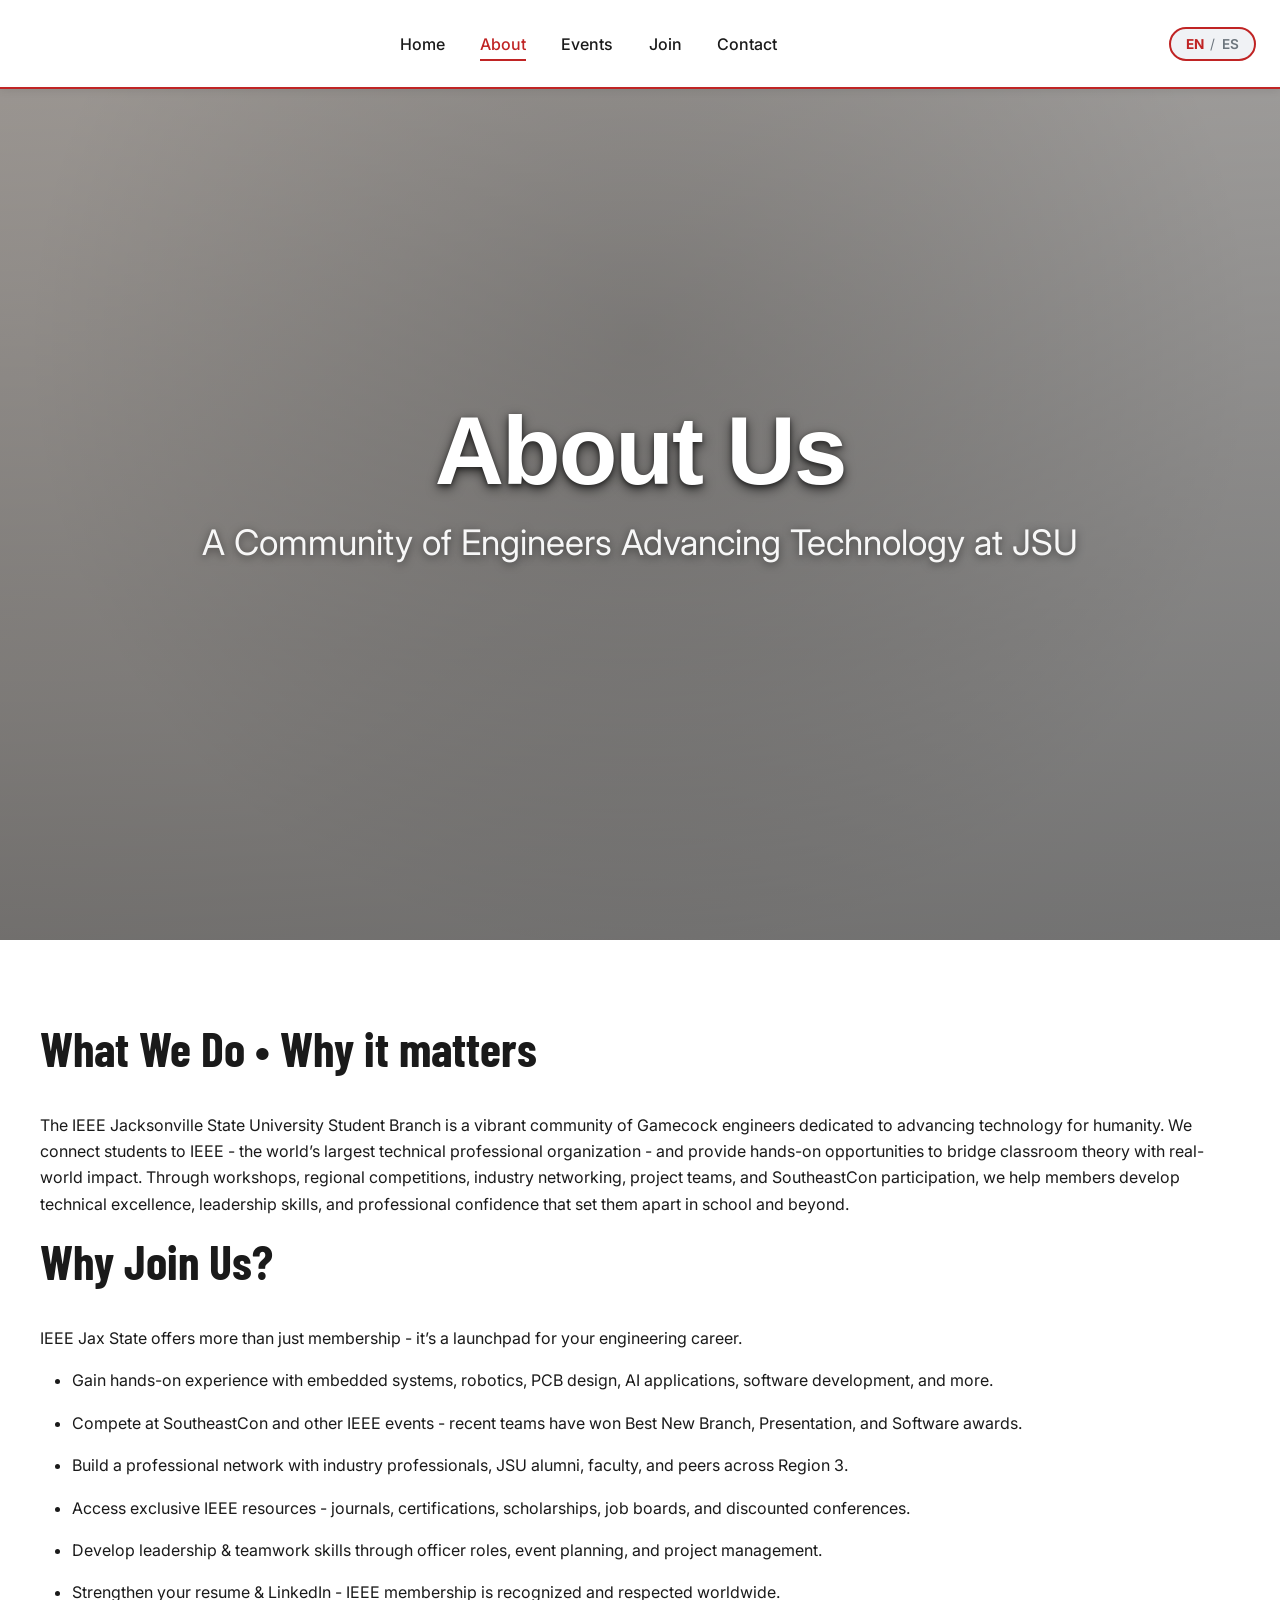
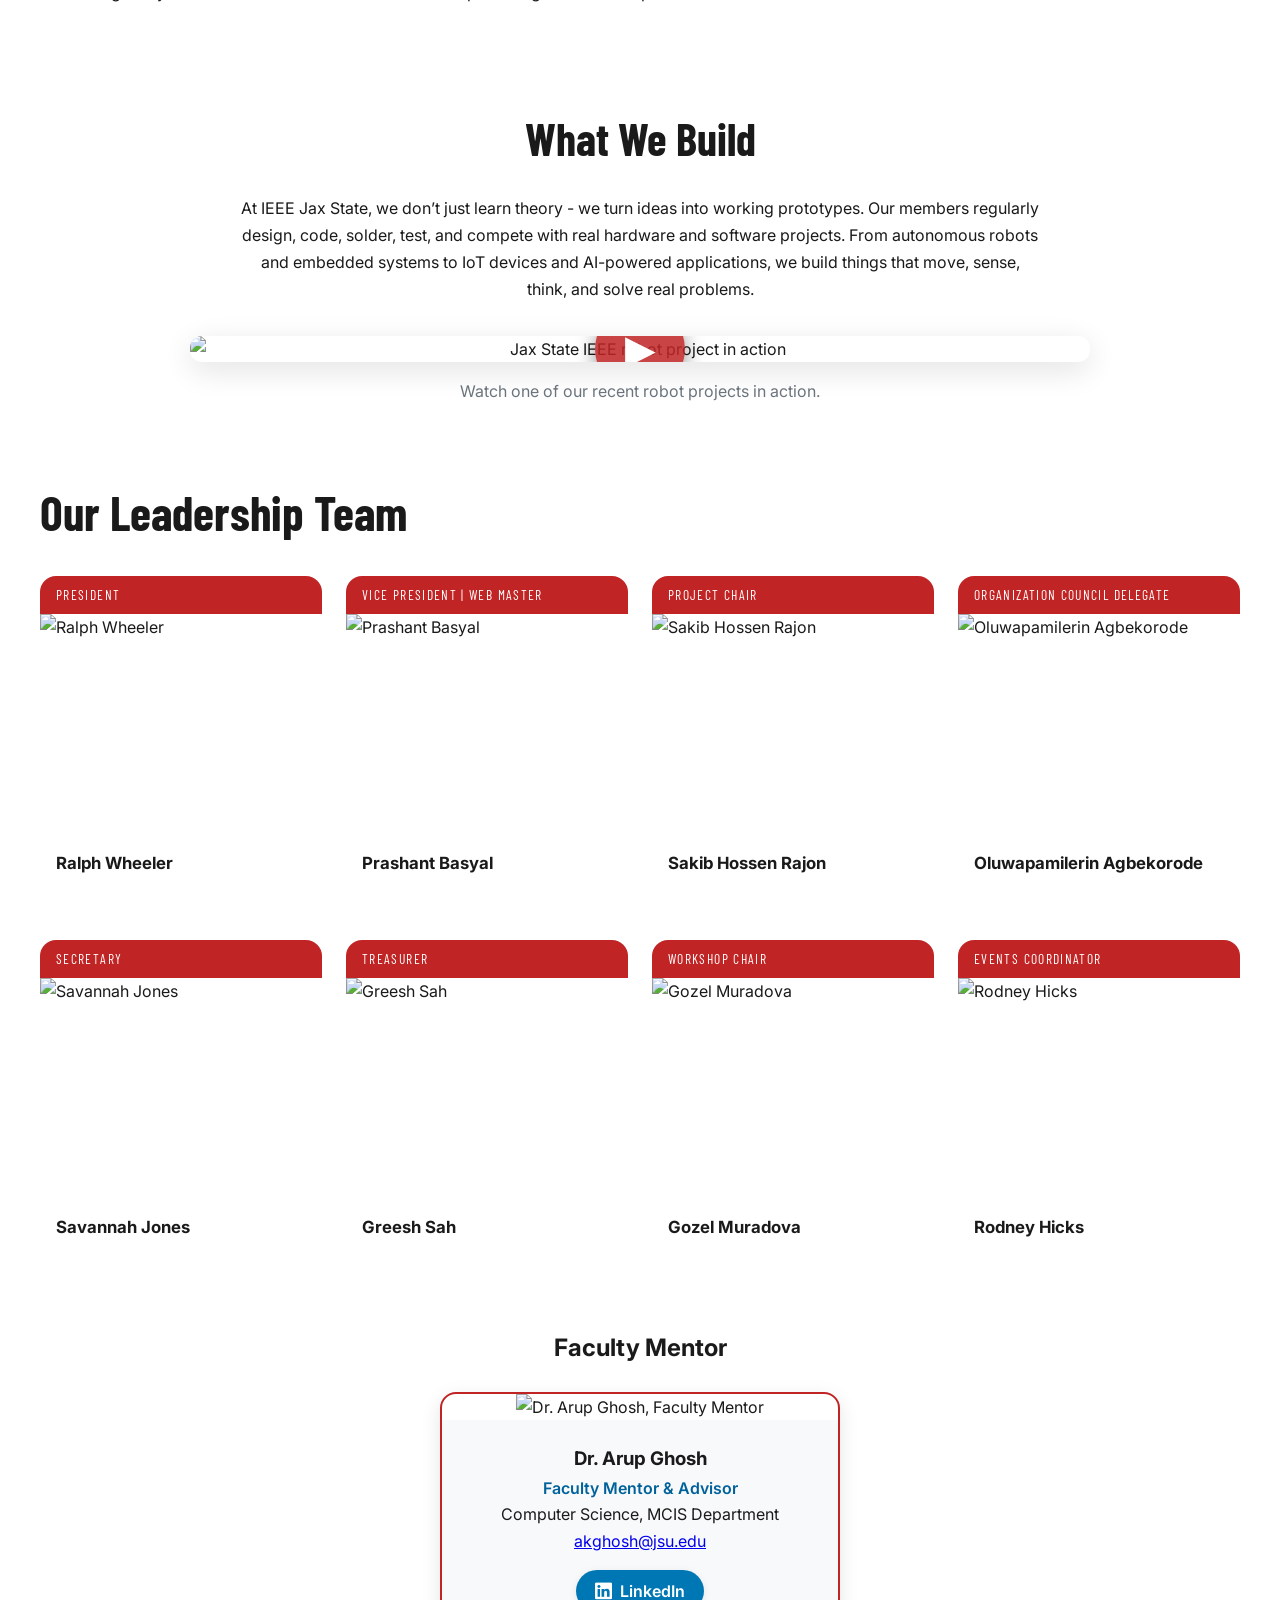
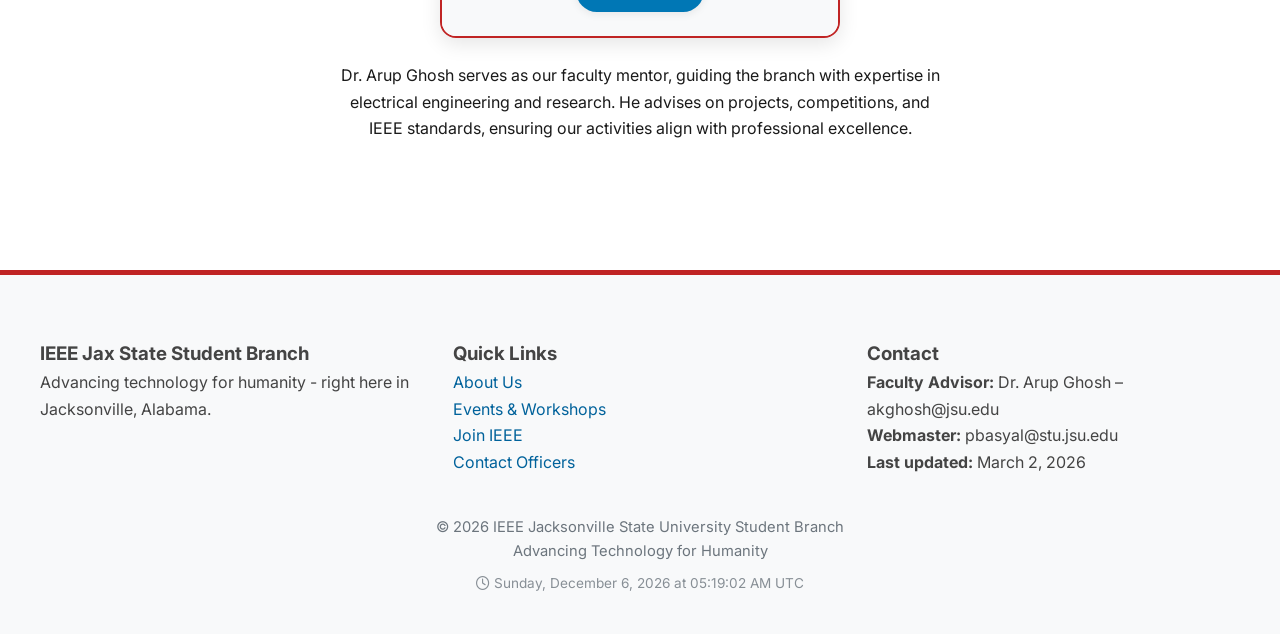
==== commit 7904e7cf: "udate for link and date/time" ====
--- a/about.html
+++ b/about.html
@@ -3,14 +3,14 @@
 <head>
   <meta charset="UTF-8" />
   <meta name="viewport" content="width=device-width, initial-scale=1.0"/>
-  <title>About – Jax State IEEE Student Branch</title>
+  <title>About – IEEE Jax State Student Branch</title>
   <link rel="icon" type="image/png" href="/assets/favicon-3.png">
   <meta name="description" content="Learn about the Jax State IEEE Student Branch – our mission, history, officers, and how we advance technology for humanity."/>
-  <meta property="og:title" content="About – Jax State IEEE Student Branch"/>
+  <meta property="og:title" content="About – IEEE Jax State Student Branch"/>
   <meta property="og:description" content="Learn about the Jax State IEEE Student Branch – our mission, history, and officers."/>
-  <meta property="og:url" content="https://jaxstateieee.github.io/about.html"/>
+  <meta property="og:url" content="https://ieeejaxstate.github.io/about.html"/>
   <meta property="og:type" content="website"/>
-  <link rel="canonical" href="https://jaxstateieee.github.io/about.html"/>
+  <link rel="canonical" href="https://ieeejaxstate.github.io/about.html"/>
   <link rel="stylesheet" href="styles.css"/>
   <link rel="stylesheet" href="https://cdnjs.cloudflare.com/ajax/libs/font-awesome/6.5.1/css/all.min.css" integrity="sha512-DTOQO9RWCH3ppGqcWaEA1BIZOC6xxalwEsw9c2QQeAIftl+Vegovlnee1c9QX4TctnWMn13TZye+giMm8e2LwA==" crossorigin="anonymous" referrerpolicy="no-referrer" />
   <link href="https://fonts.googleapis.com/css2?family=Barlow+Condensed:wght@700&family=Inter:wght@400;500;600;700&display=swap" rel="stylesheet">
@@ -62,7 +62,7 @@
                                     We connect students to IEEE - the world’s largest technical professional organization - and provide hands-on opportunities to bridge classroom theory with real-world impact.
                                     Through workshops, regional competitions, industry networking, project teams, and SoutheastCon participation, we help members develop technical excellence, leadership skills, and professional confidence that set them apart in school and beyond.</p>
     <h2 class="section-title" data-i18n="about.mission">Why Join Us?</h2>
-    <p data-i18n="about.missionText">IEEE JSU offers more than just membership - it’s a launchpad for your engineering career.
+    <p data-i18n="about.missionText">IEEE Jax State offers more than just membership - it’s a launchpad for your engineering career.
     <ul>
       <li>Gain hands-on experience with embedded systems, robotics, PCB design, AI applications, software development, and more.</li>
       <li>Compete at SoutheastCon and other IEEE events - recent teams have won Best New Branch, Presentation, and Software awards.</li>
@@ -73,6 +73,50 @@
     </ul>
     </p>
   </div>
+  </div>
+</section>
+
+<!-- What We Build Section -->
+<section class="what-we-build" style="padding: 4rem 0; background: #ffffff; text-align: center;">
+  <div class="container" style="max-width: 1100px; margin: 0 auto; padding: 0 1rem;">
+    <h2 style="font-family: 'Barlow Condensed', sans-serif; font-size: 2.8rem; color: var(--text); margin-bottom: 1.2rem;">
+      What We Build
+    </h2>
+    
+    <p style="font-size: 1rem; max-width: 800px; margin: 0 auto 2em; color: var(--text-primary); line-height: 1.7;">
+      At IEEE Jax State, we don’t just learn theory - we turn ideas into working prototypes. Our members regularly design, code, solder, test, and compete with real hardware and software projects. From autonomous robots and embedded systems to IoT devices and AI-powered applications, we build things that move, sense, think, and solve real problems.
+    </p>
+
+    <div class="video-wrapper" style="max-width: 900px; margin: 0 auto; position: relative; border-radius: 12px; overflow: hidden; box-shadow: 0 8px 30px rgba(0,0,0,0.12);">
+      <img 
+        src="/assets/What_we_build_poster.webp" 
+        alt="Jax State IEEE robot project in action" 
+        loading="lazy"
+        style="width: 100%; height: auto; display: block;"
+      >
+      
+      <button 
+        id="play-video-btn" 
+        style="position: absolute; top: 50%; left: 50%; transform: translate(-50%, -50%); background: rgba(192,36,36,0.85); color: white; border: none; border-radius: 50%; width: 90px; height: 90px; font-size: 2.5rem; cursor: pointer; box-shadow: 0 6px 20px rgba(0,0,0,0.4); transition: all 0.3s;"
+        aria-label="Play robot project video"
+      >
+        ▶
+      </button>
+
+      <video 
+        id="branch-robot-video" 
+        controls 
+        style="width: 100%; height: auto; display: none;"
+        poster="/assets/What_we_build_poster.webp"
+      >
+        <source src="/assets/What_we_build.mp4" type="video/mp4">
+        Your browser does not support the video tag.
+      </video>
+    </div>
+
+    <p style="font-size: 1rem; color: var(--text-muted); margin-top: 1rem;">
+      Watch one of our recent robot projects in action.
+    </p>
   </div>
 </section>
 
@@ -298,7 +342,7 @@
  <footer>
   <div class="footer-grid">
     <div>
-      <h3 data-i18n="footer.branch">IEEE JSU Student Branch</h3>
+      <h3 data-i18n="footer.branch">IEEE Jax State Student Branch</h3>
       <p data-i18n="footer.tagline">Advancing technology for humanity - right here in Jacksonville, Alabama.</p>
     </div>
 
@@ -324,6 +368,9 @@
     © 2026 IEEE Jacksonville State University Student Branch <br>
     Advancing Technology for Humanity
   </div>
+  <div class="last-updated" style="margin-top: 0.5rem; font-size: 0.85rem; opacity: 0.8;">
+    <i class="far fa-clock"></i> <span id="current-datetime"></span>
+  </div>
 </footer>
 
 <script src="script.js"></script>
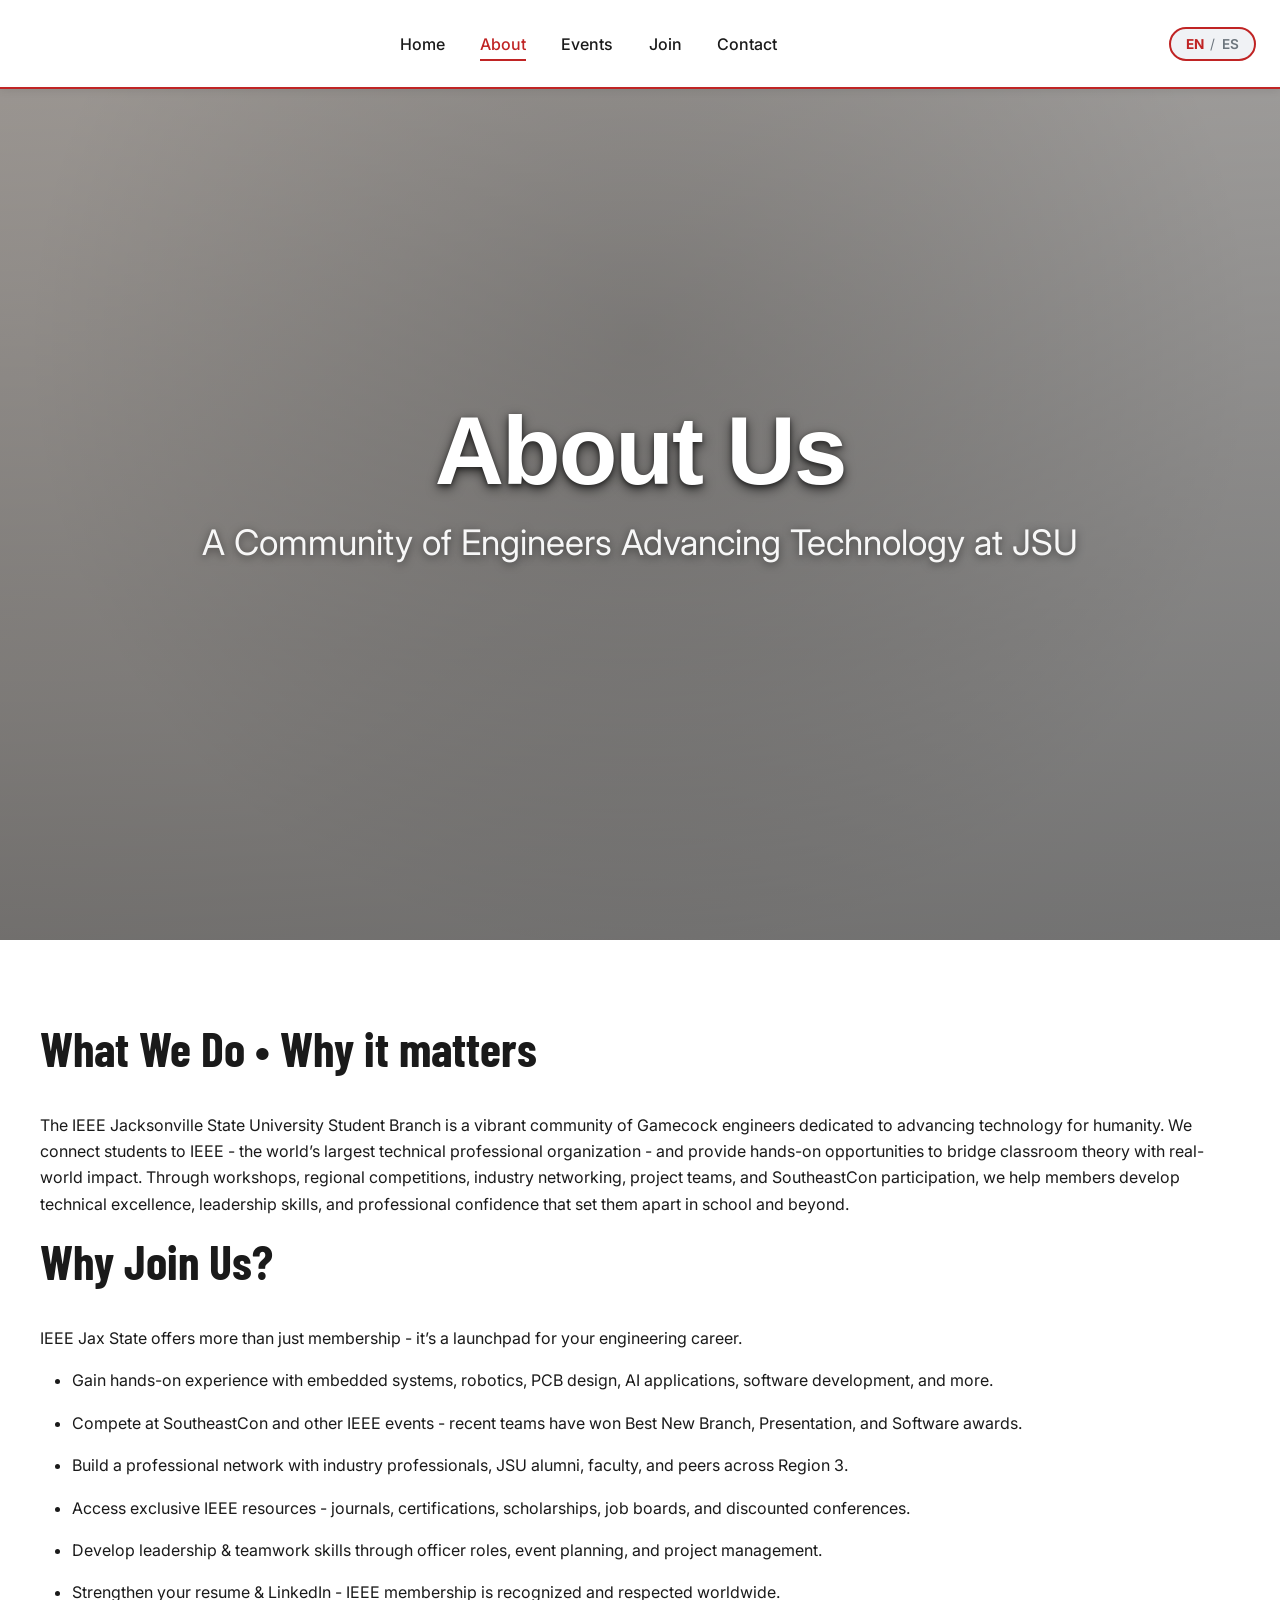
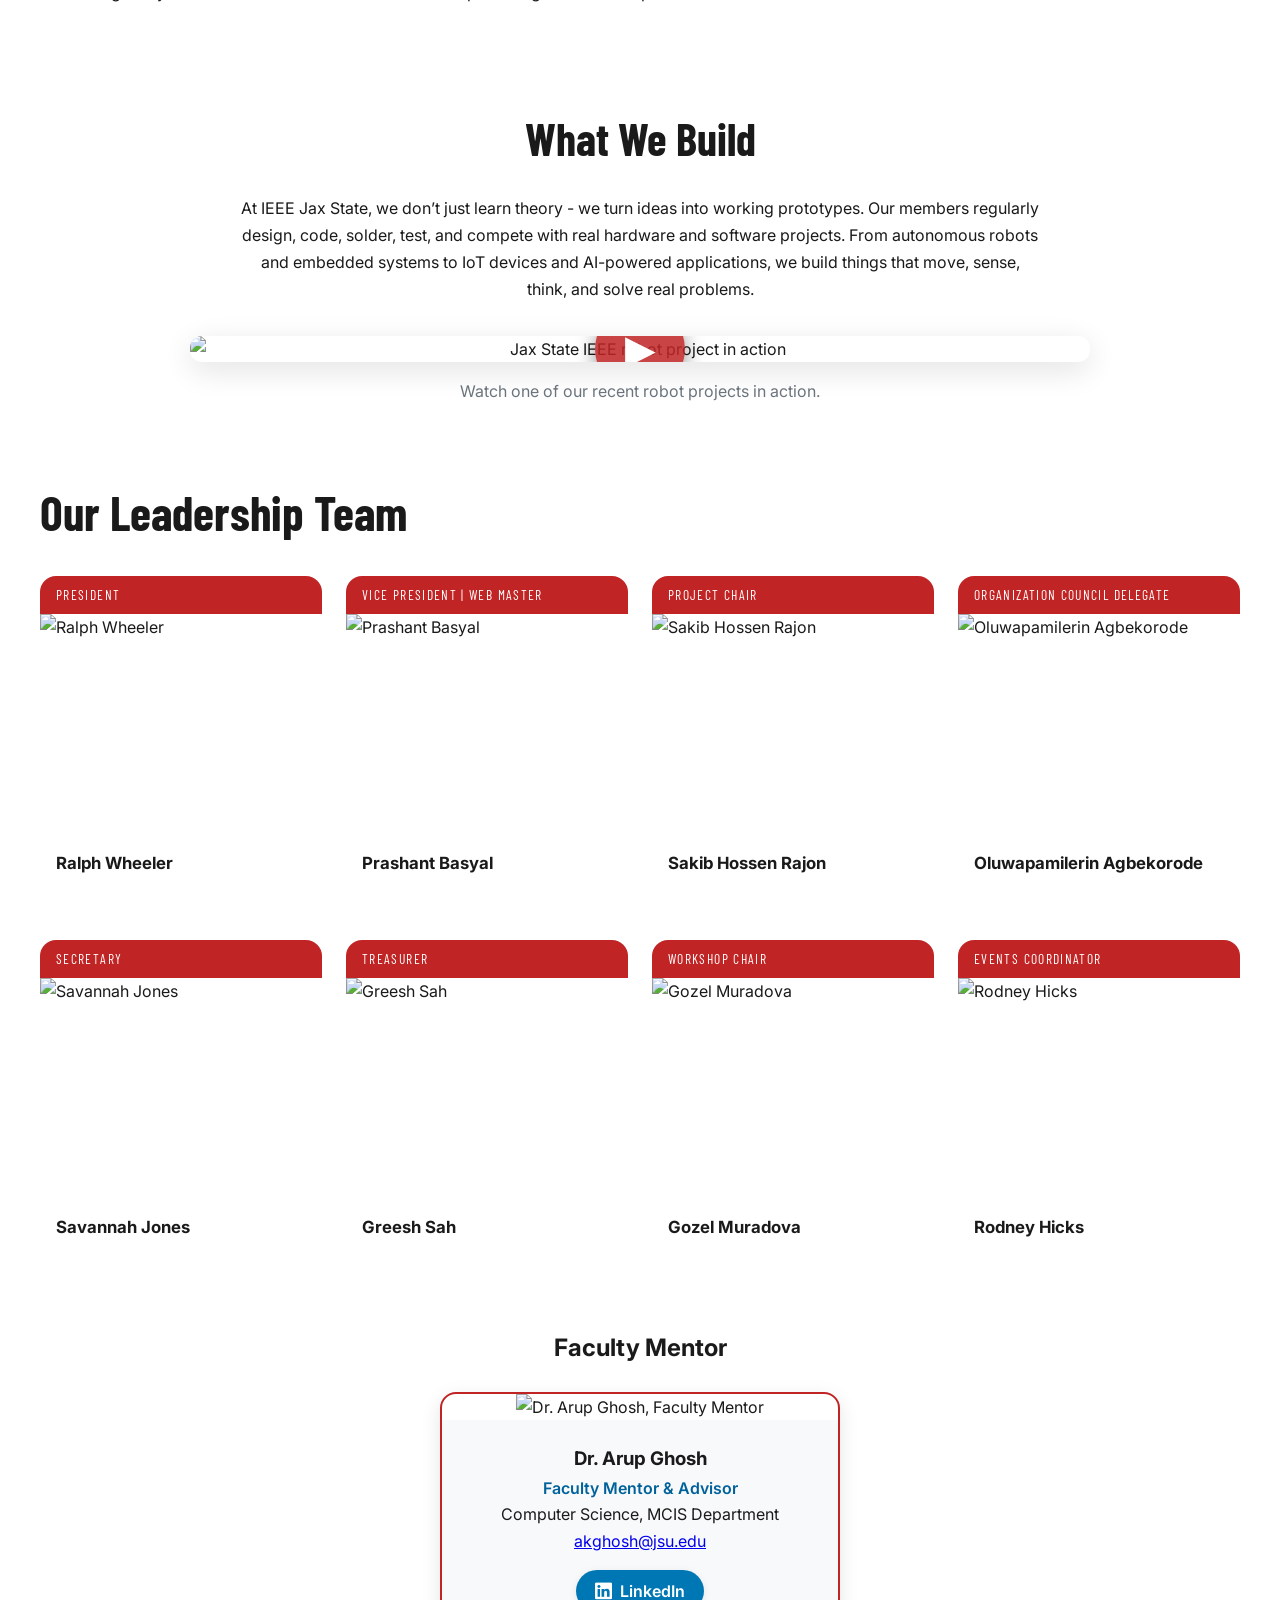
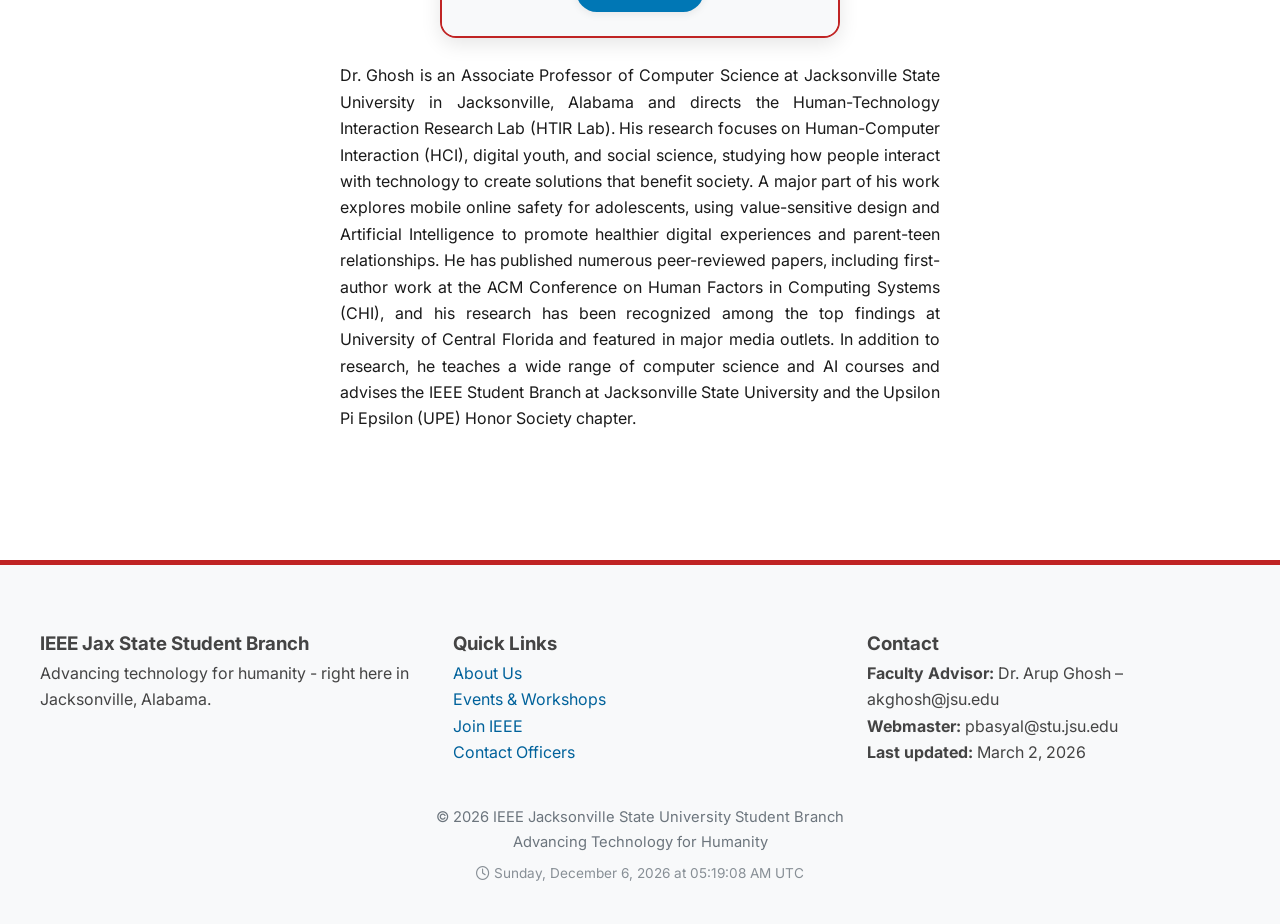
==== commit c099d7b3: "update info" ====
--- a/about.html
+++ b/about.html
@@ -77,7 +77,7 @@
 </section>
 
 <!-- What We Build Section -->
-<section class="what-we-build" style="padding: 4rem 0; background: #ffffff; text-align: center;">
+<section class="what-we-build fade-up" style="padding: 4rem 0; background: #ffffff; text-align: center;">
   <div class="container" style="max-width: 1100px; margin: 0 auto; padding: 0 1rem;">
     <h2 style="font-family: 'Barlow Condensed', sans-serif; font-size: 2.8rem; color: var(--text); margin-bottom: 1.2rem;">
       What We Build
@@ -333,7 +333,7 @@
       </div>
     </div>
   </div>
-  <p style="max-width: 600px; margin: 0 auto;" data-i18n="about.mentorDesc">Dr. Arup Ghosh serves as our faculty mentor, guiding the branch with expertise in electrical engineering and research. He advises on projects, competitions, and IEEE standards, ensuring our activities align with professional excellence.</p>
+  <p style="max-width: 600px; margin: 0 auto; text-align: justify;" data-i18n="about.mentorDesc">Dr. Ghosh is an Associate Professor of Computer Science at Jacksonville State University in Jacksonville, Alabama and directs the Human-Technology Interaction Research Lab (HTIR Lab). His research focuses on Human-Computer Interaction (HCI), digital youth, and social science, studying how people interact with technology to create solutions that benefit society. A major part of his work explores mobile online safety for adolescents, using value-sensitive design and Artificial Intelligence to promote healthier digital experiences and parent-teen relationships. He has published numerous peer-reviewed papers, including first-author work at the ACM Conference on Human Factors in Computing Systems (CHI), and his research has been recognized among the top findings at University of Central Florida and featured in major media outlets. In addition to research, he teaches a wide range of computer science and AI courses and advises the IEEE Student Branch at Jacksonville State University and the Upsilon Pi Epsilon (UPE) Honor Society chapter.</p>
 </div>
 
 </main>
--- a/styles.css
+++ b/styles.css
@@ -181,42 +181,6 @@
 }
 
 /* ────────────────────────────────────────────────
-   Announcement Banner
-───────────────────────────────────────────────── */
-
-.announcement-banner {
-  background: linear-gradient(135deg, var(--jsu-maroon), #9a2440);
-  color: white;
-  padding: 0.7rem 0;
-  text-align: center;
-  font-weight: 500;
-  position: relative;
-  z-index: 999;
-}
-
-.announcement-text {
-  transition: opacity 0.6s ease;
-}
-
-.banner-close {
-  position: absolute;
-  right: 1.2rem;
-  top: 50%;
-  transform: translateY(-50%);
-  background: none;
-  border: none;
-  color: white;
-  font-size: 1.4rem;
-  cursor: pointer;
-  opacity: 0.8;
-}
-
-.banner-close:hover { opacity: 1; }
-
-.announcement-banner.hidden { display: none; }
-
-
-/* ────────────────────────────────────────────────
    Page Specific Hero images
 ───────────────────────────────────────────────── */
 
@@ -1151,6 +1115,11 @@
 
 .officer-card__links a:hover { color: var(--jsu-gold); }
 
+.video-wrapper img,
+.video-wrapper video {
+  transition: opacity 0.4s ease;
+}
+
 
 /* ────────────────────────────────────────────────
    Responsive adjustments
@@ -1253,6 +1222,36 @@
 
   /* Gallery smaller */
   .gallery-slide img { height: 200px !important; }
+  
+  /* Gallery caption responsive */
+  .gallery-caption {
+    font-size: 0.7rem;
+    padding: 0.6rem 0.8rem;
+    min-height: 45px;
+  }
+  
+  /* Gallery dots position for mobile */
+  .gallery-dots {
+    bottom: 55px;
+  }
+}
+
+/* Extra small devices */
+@media (max-width: 375px) {
+  .gallery-caption {
+    font-size: 0.65rem;
+    padding: 0.5rem 0.7rem;
+    min-height: 40px;
+    line-height: 1.3;
+  }
+  
+  .gallery-dots {
+    bottom: 50px;
+  }
+  
+  .gallery-slide img {
+    height: 180px !important;
+  }
 }
 
 /* ────────────────────────────────────────────────
@@ -1420,6 +1419,7 @@
 .gallery-carousel {
   position: relative;
   max-width: 900px;
+  width: 100%;
   margin: 0 auto;
   overflow: hidden;
   border-radius: var(--radius-lg);
@@ -1430,11 +1430,16 @@
   display: flex;
   transition: transform 0.5s cubic-bezier(0.4, 0, 0.2, 1);
   will-change: transform;
+  -webkit-overflow-scrolling: touch;
 }
 
 .gallery-slide {
   min-width: 100%;
+  max-width: 100%;
   flex-shrink: 0;
+  display: flex;
+  flex-direction: column;
+  box-sizing: border-box;
 }
 
 .gallery-slide img {
@@ -1442,6 +1447,24 @@
   height: 480px;
   object-fit: cover;
   display: block;
+  flex-shrink: 0;
+  border-radius: var(--radius-lg) var(--radius-lg) 0 0;
+}
+
+.gallery-caption {
+  background: var(--bg-raised);
+  color: var(--text-primary);
+  padding: 1rem 1.5rem;
+  font-size: 0.9rem;
+  font-weight: 500;
+  text-align: left;
+  line-height: 1.4;
+  border-top: 3px solid var(--jsu-maroon);
+  min-height: 60px;
+  display: flex;
+  align-items: center;
+  flex-shrink: 0;
+  border-radius: 0 0 var(--radius-lg) var(--radius-lg);
 }
 
 /* Arrows */
@@ -1474,7 +1497,7 @@
 /* Dots */
 .gallery-dots {
   position: absolute;
-  bottom: 1rem;
+  bottom: 80px;
   left: 50%;
   transform: translateX(-50%);
   display: flex;
